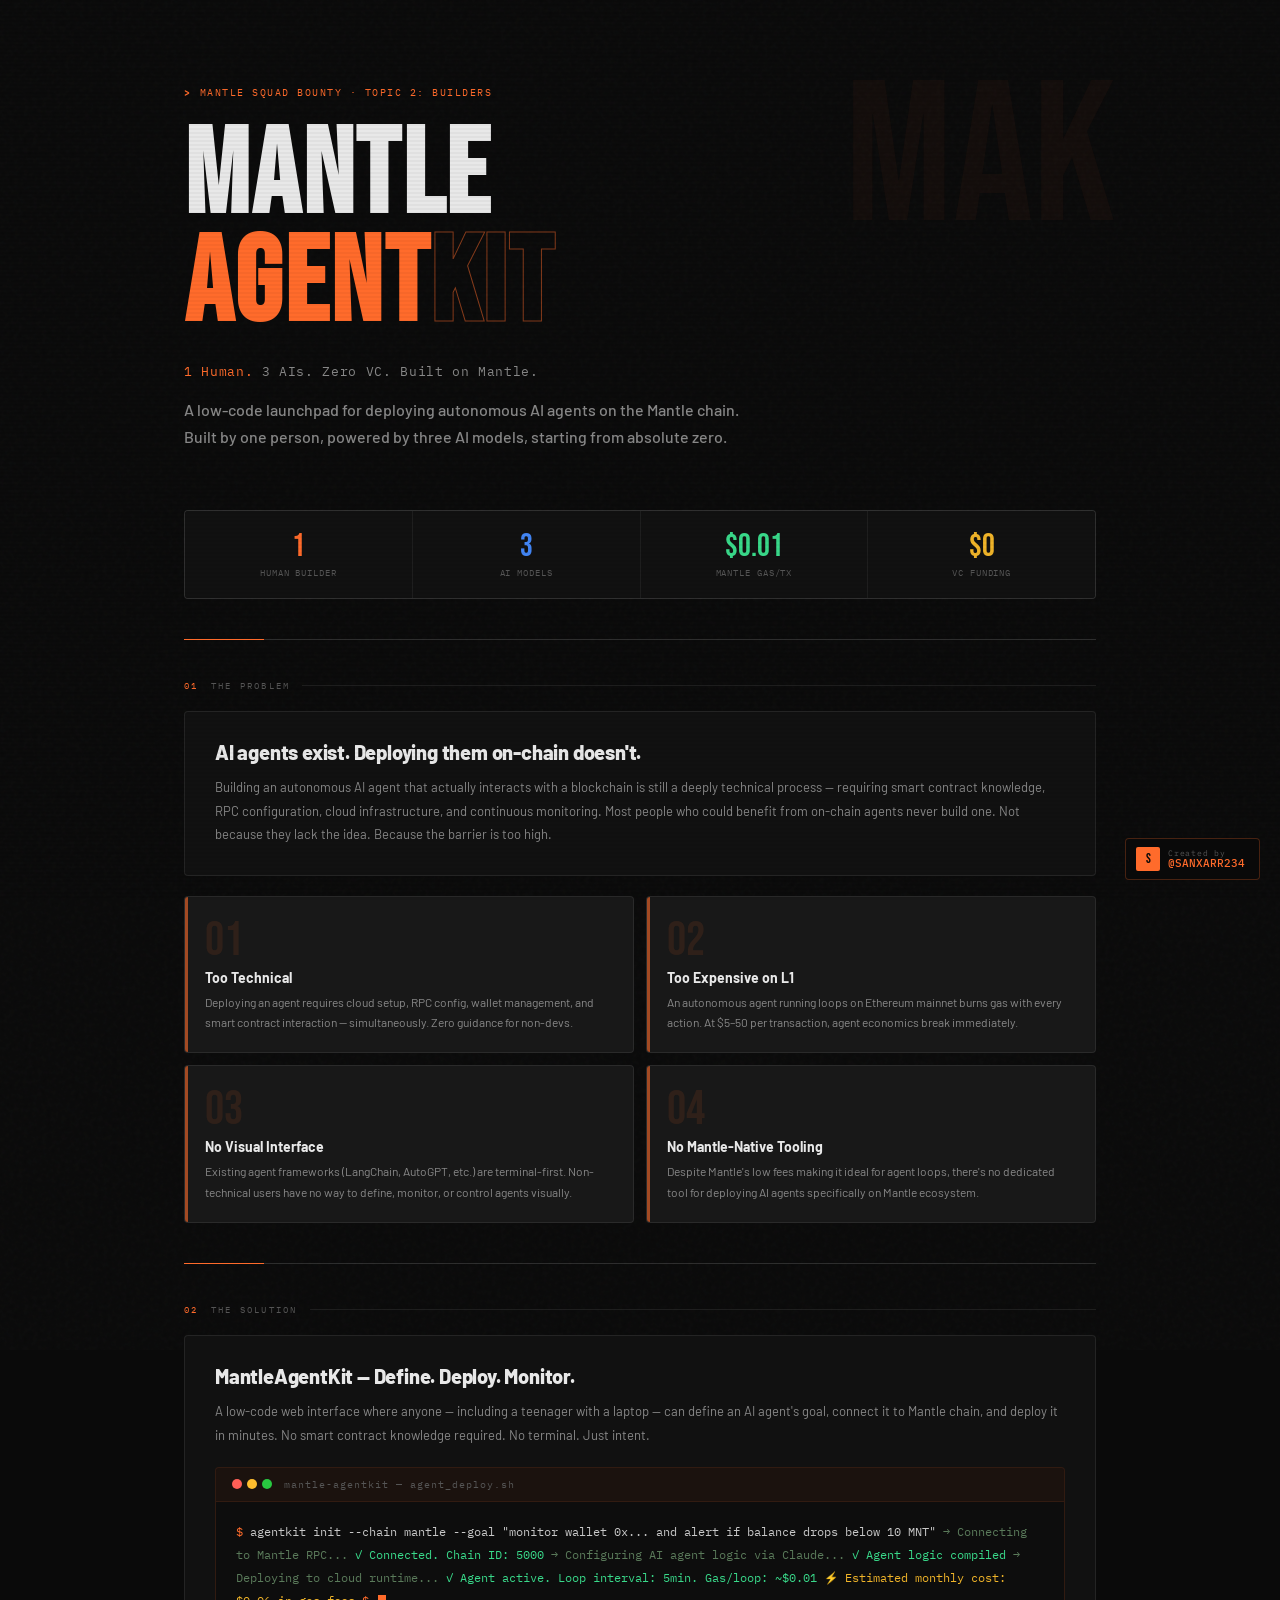
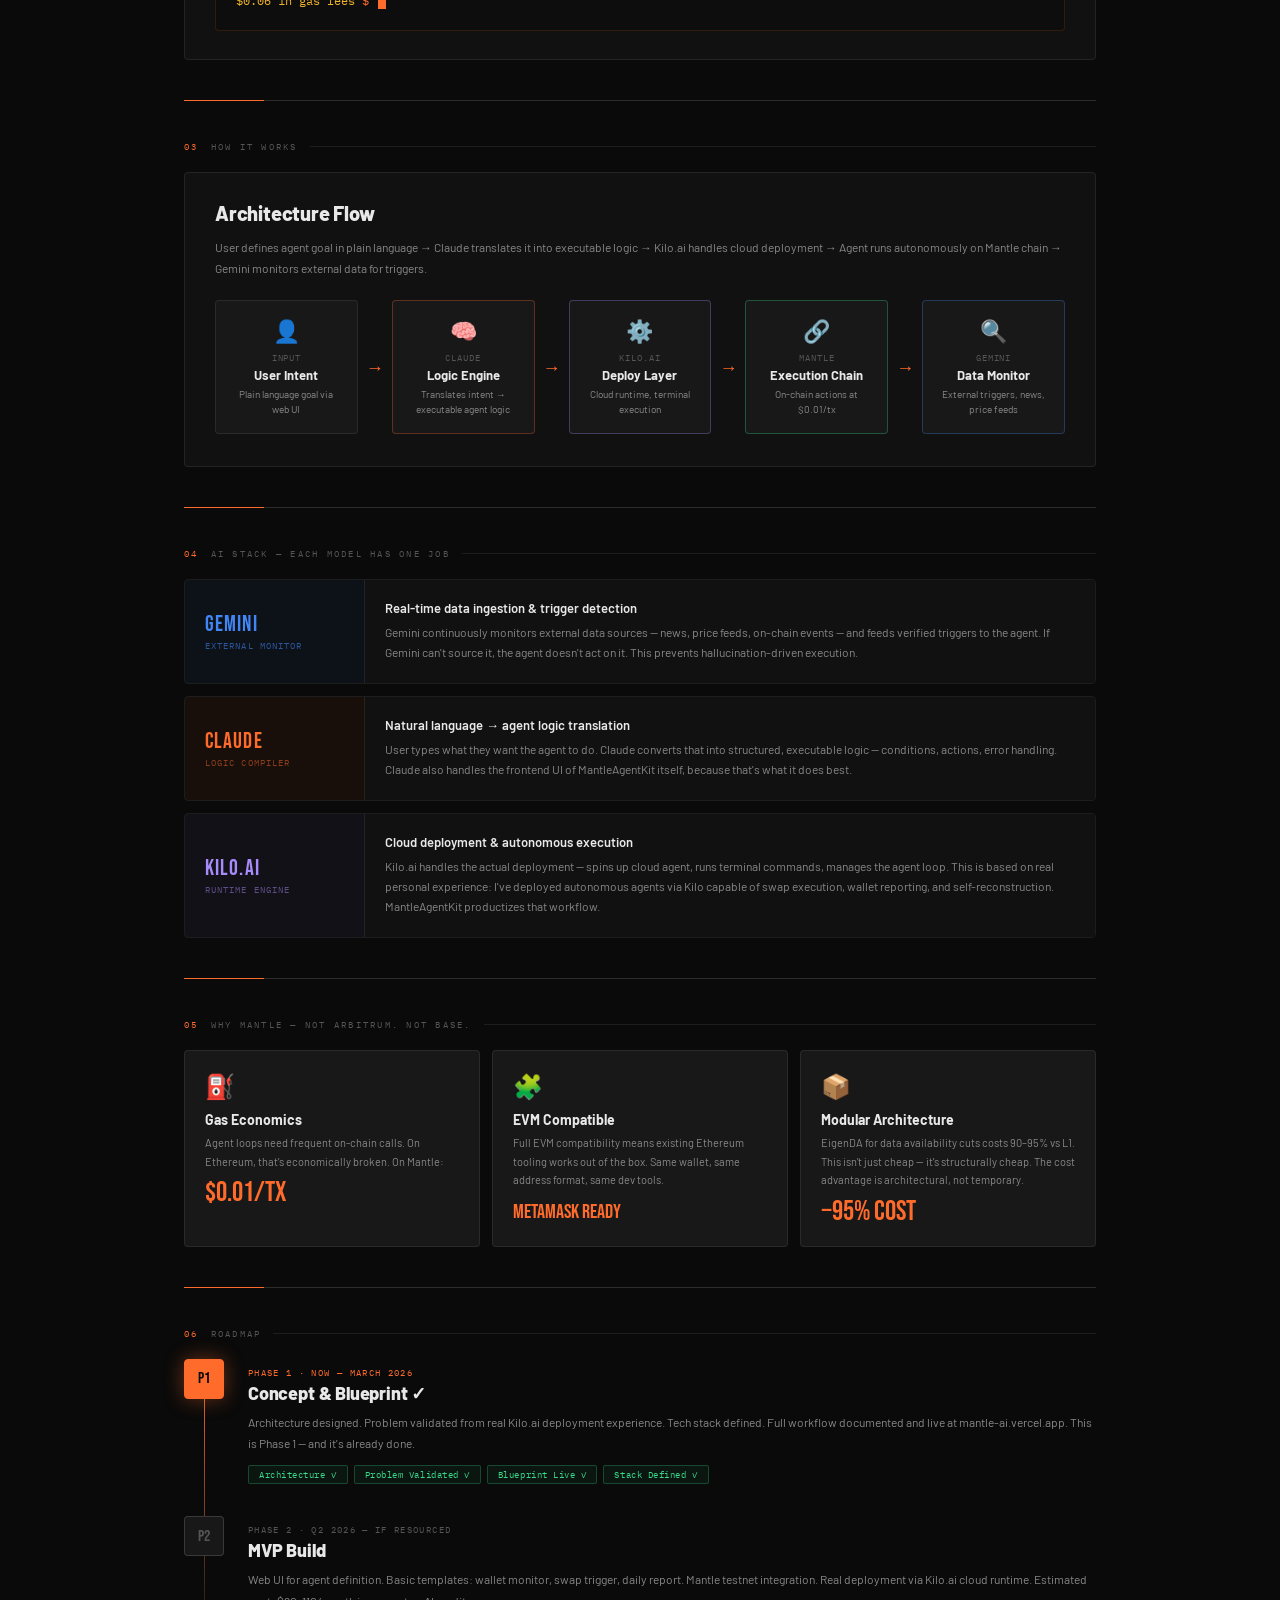
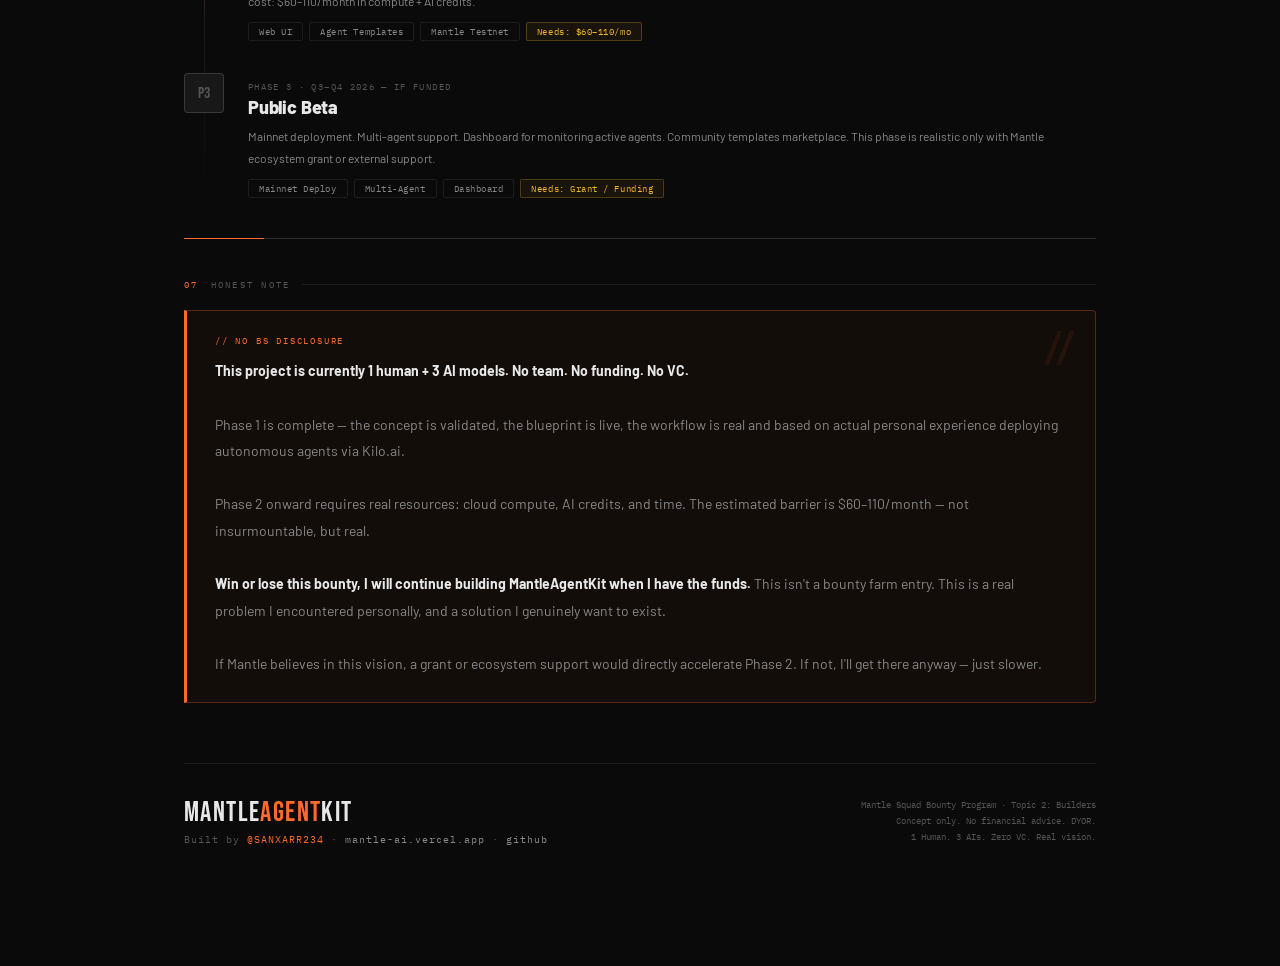
==== dashboard/index.html @ 381ae8f5 "Rename index.html to dashboard/index.html" ====
<!DOCTYPE html>
<html lang="en">
<head>
<meta charset="UTF-8">
<meta name="viewport" content="width=device-width, initial-scale=1.0">
<meta name="author" content="@SANXARR234">
<meta name="created-by" content="SANXARR234 — x.com/SANXARR234">
<title>MantleAgentKit — 1 Human. 3 AIs. Zero VC.</title>
<link href="https://fonts.googleapis.com/css2?family=IBM+Plex+Mono:ital,wght@0,300;0,400;0,500;0,700;1,400&family=Bebas+Neue&family=Barlow:wght@400;500;600;700;800&display=swap" rel="stylesheet">
<style>
  :root {
    --bg: #0a0a0a;
    --bg2: #111111;
    --bg3: #181818;
    --border: rgba(255,255,255,0.08);
    --border2: rgba(255,255,255,0.14);
    --orange: #ff6b2b;
    --orange2: #ff9a5c;
    --green: #39d98a;
    --blue: #4285f4;
    --purple: #a78bfa;
    --yellow: #f0b429;
    --text: #e8e8e8;
    --muted: #555;
    --muted2: #888;
  }

  * { margin: 0; padding: 0; box-sizing: border-box; }

  body {
    background: var(--bg);
    color: var(--text);
    font-family: 'Barlow', sans-serif;
    min-height: 100vh;
    overflow-x: hidden;
    cursor: default;
  }

  /* Scanline overlay */
  body::after {
    content: '';
    position: fixed;
    inset: 0;
    background: repeating-linear-gradient(
      0deg,
      transparent,
      transparent 2px,
      rgba(0,0,0,0.03) 2px,
      rgba(0,0,0,0.03) 4px
    );
    pointer-events: none;
    z-index: 100;
  }

  /* Grain texture */
  body::before {
    content: '';
    position: fixed;
    inset: -50%;
    width: 200%; height: 200%;
    background-image: url("data:image/svg+xml,%3Csvg viewBox='0 0 512 512' xmlns='http://www.w3.org/2000/svg'%3E%3Cfilter id='n'%3E%3CfeTurbulence type='fractalNoise' baseFrequency='0.75' numOctaves='4' stitchTiles='stitch'/%3E%3C/filter%3E%3Crect width='100%25' height='100%25' filter='url(%23n)' opacity='0.04'/%3E%3C/svg%3E");
    pointer-events: none;
    z-index: 0;
    opacity: 0.6;
    animation: grain 8s steps(10) infinite;
  }

  @keyframes grain {
    0%,100% { transform: translate(0,0); }
    10% { transform: translate(-2%,-3%); }
    20% { transform: translate(3%,2%); }
    30% { transform: translate(-1%,4%); }
    40% { transform: translate(4%,-1%); }
    50% { transform: translate(-3%,3%); }
    60% { transform: translate(2%,-4%); }
    70% { transform: translate(-4%,1%); }
    80% { transform: translate(1%,-2%); }
    90% { transform: translate(-2%,4%); }
  }

  .wrap {
    max-width: 960px;
    margin: 0 auto;
    padding: 0 24px 120px;
    position: relative;
    z-index: 1;
  }

  /* ── HERO ── */
  .hero {
    padding: 80px 0 60px;
    position: relative;
  }

  .hero-tag {
    display: inline-flex;
    align-items: center;
    gap: 8px;
    font-family: 'IBM Plex Mono', monospace;
    font-size: 10px;
    letter-spacing: 0.15em;
    color: var(--orange);
    text-transform: uppercase;
    margin-bottom: 24px;
    animation: fadeUp 0.5s ease both;
  }

  .hero-tag::before {
    content: '>';
    font-weight: 700;
    animation: blink 1.2s step-end infinite;
  }

  @keyframes blink {
    0%,100% { opacity: 1; }
    50% { opacity: 0; }
  }

  .hero-title {
    font-family: 'Bebas Neue', sans-serif;
    font-size: clamp(64px, 12vw, 120px);
    line-height: 0.9;
    letter-spacing: 0.02em;
    color: var(--text);
    animation: fadeUp 0.5s 0.05s ease both;
    position: relative;
  }

  .hero-title .orange { color: var(--orange); }
  .hero-title .stroke {
    -webkit-text-stroke: 1px rgba(255,107,43,0.5);
    color: transparent;
  }

  .hero-tagline {
    margin-top: 24px;
    font-family: 'IBM Plex Mono', monospace;
    font-size: 13px;
    color: var(--muted2);
    letter-spacing: 0.05em;
    animation: fadeUp 0.5s 0.1s ease both;
  }

  .hero-tagline span { color: var(--orange); }

  .hero-sub {
    margin-top: 16px;
    font-size: 16px;
    font-weight: 500;
    color: var(--muted2);
    max-width: 560px;
    line-height: 1.7;
    animation: fadeUp 0.5s 0.15s ease both;
  }

  /* Big decorative text */
  .hero-bg-text {
    position: absolute;
    top: 60px;
    right: -20px;
    font-family: 'Bebas Neue', sans-serif;
    font-size: clamp(120px, 20vw, 200px);
    color: rgba(255,107,43,0.04);
    line-height: 1;
    pointer-events: none;
    user-select: none;
    z-index: -1;
  }

  /* ── DIVIDER ── */
  .divider {
    height: 1px;
    background: var(--border2);
    margin: 40px 0;
    position: relative;
  }

  .divider::after {
    content: '';
    position: absolute;
    left: 0; top: 0;
    width: 80px; height: 1px;
    background: var(--orange);
  }

  /* ── SECTION LABEL ── */
  .sec {
    font-family: 'IBM Plex Mono', monospace;
    font-size: 9px;
    letter-spacing: 0.25em;
    color: var(--muted);
    text-transform: uppercase;
    margin-bottom: 20px;
    display: flex;
    align-items: center;
    gap: 12px;
  }

  .sec .sn { color: var(--orange); }
  .sec::after {
    content: '';
    flex: 1;
    height: 1px;
    background: var(--border);
  }

  /* ── CARDS ── */
  .card {
    background: var(--bg2);
    border: 1px solid var(--border);
    border-radius: 4px;
    padding: 28px 30px;
    margin-bottom: 12px;
    position: relative;
    transition: border-color 0.2s;
  }

  .card:hover { border-color: var(--border2); }

  .card-title {
    font-family: 'Barlow', sans-serif;
    font-size: 20px;
    font-weight: 800;
    margin-bottom: 12px;
    letter-spacing: -0.01em;
  }

  /* ── STAT ROW ── */
  .stat-row {
    display: grid;
    grid-template-columns: repeat(4, 1fr);
    gap: 1px;
    background: var(--border);
    border: 1px solid var(--border);
    border-radius: 4px;
    overflow: hidden;
    margin-bottom: 40px;
  }

  @media (max-width: 600px) {
    .stat-row { grid-template-columns: 1fr 1fr; }
  }

  .stat-item {
    background: var(--bg2);
    padding: 20px 18px;
    text-align: center;
  }

  .stat-val {
    font-family: 'Bebas Neue', sans-serif;
    font-size: 32px;
    line-height: 1;
    margin-bottom: 4px;
  }

  .stat-desc {
    font-family: 'IBM Plex Mono', monospace;
    font-size: 9px;
    color: var(--muted);
    letter-spacing: 0.1em;
    text-transform: uppercase;
  }

  /* ── PROBLEM SECTION ── */
  .problem-grid {
    display: grid;
    grid-template-columns: 1fr 1fr;
    gap: 12px;
  }

  @media (max-width: 600px) {
    .problem-grid { grid-template-columns: 1fr; }
  }

  .prob-item {
    background: var(--bg3);
    border: 1px solid var(--border);
    border-radius: 4px;
    padding: 20px;
    position: relative;
    overflow: hidden;
  }

  .prob-item::before {
    content: '';
    position: absolute;
    top: 0; left: 0;
    width: 3px; height: 100%;
    background: var(--orange);
    opacity: 0.6;
  }

  .prob-num {
    font-family: 'Bebas Neue', sans-serif;
    font-size: 48px;
    color: rgba(255,107,43,0.1);
    line-height: 1;
    margin-bottom: 4px;
  }

  .prob-title {
    font-size: 14px;
    font-weight: 700;
    margin-bottom: 6px;
    color: var(--text);
  }

  .prob-desc {
    font-size: 12px;
    color: var(--muted2);
    line-height: 1.7;
  }

  /* ── AI STACK ── */
  .ai-stack {
    display: flex;
    flex-direction: column;
    gap: 12px;
  }

  .ai-row {
    display: grid;
    grid-template-columns: 180px 1fr;
    gap: 0;
    border: 1px solid var(--border);
    border-radius: 4px;
    overflow: hidden;
    transition: border-color 0.2s;
  }

  .ai-row:hover { border-color: var(--border2); }

  @media (max-width: 580px) {
    .ai-row { grid-template-columns: 1fr; }
  }

  .ai-label {
    padding: 20px;
    display: flex;
    flex-direction: column;
    justify-content: center;
    border-right: 1px solid var(--border);
  }

  .ai-name {
    font-family: 'Bebas Neue', sans-serif;
    font-size: 22px;
    letter-spacing: 0.05em;
    margin-bottom: 2px;
  }

  .ai-role {
    font-family: 'IBM Plex Mono', monospace;
    font-size: 9px;
    letter-spacing: 0.12em;
    text-transform: uppercase;
  }

  .ai-body {
    padding: 20px;
    background: var(--bg2);
  }

  .ai-task {
    font-size: 13px;
    font-weight: 600;
    margin-bottom: 6px;
  }

  .ai-desc {
    font-size: 12px;
    color: var(--muted2);
    line-height: 1.7;
  }

  .ai-gemini .ai-label { background: rgba(66,133,244,0.06); }
  .ai-gemini .ai-name { color: #4285f4; }
  .ai-gemini .ai-role { color: rgba(66,133,244,0.6); }

  .ai-claude .ai-label { background: rgba(255,107,43,0.06); }
  .ai-claude .ai-name { color: var(--orange); }
  .ai-claude .ai-role { color: rgba(255,107,43,0.5); }

  .ai-kilo .ai-label { background: rgba(167,139,250,0.06); }
  .ai-kilo .ai-name { color: var(--purple); }
  .ai-kilo .ai-role { color: rgba(167,139,250,0.5); }

  /* ── ARCHITECTURE FLOW ── */
  .arch-flow {
    display: flex;
    align-items: stretch;
    gap: 0;
    overflow-x: auto;
    padding-bottom: 4px;
  }

  .arch-node {
    flex: 1;
    min-width: 120px;
    background: var(--bg3);
    border: 1px solid var(--border);
    border-radius: 4px;
    padding: 16px 14px;
    text-align: center;
    position: relative;
  }

  .arch-arrow {
    display: flex;
    align-items: center;
    padding: 0 8px;
    color: var(--orange);
    font-size: 18px;
    flex-shrink: 0;
  }

  .arch-icon {
    font-size: 22px;
    margin-bottom: 8px;
  }

  .arch-label {
    font-family: 'IBM Plex Mono', monospace;
    font-size: 9px;
    letter-spacing: 0.1em;
    text-transform: uppercase;
    color: var(--muted);
    margin-bottom: 4px;
  }

  .arch-name {
    font-size: 13px;
    font-weight: 700;
    margin-bottom: 4px;
  }

  .arch-desc {
    font-size: 10px;
    color: var(--muted2);
    line-height: 1.5;
  }

  /* ── ROADMAP ── */
  .roadmap {
    display: flex;
    flex-direction: column;
    gap: 0;
    position: relative;
  }

  .roadmap::before {
    content: '';
    position: absolute;
    left: 20px;
    top: 0; bottom: 0;
    width: 1px;
    background: linear-gradient(180deg, var(--orange), var(--border) 60%, transparent);
  }

  .rm-item {
    display: flex;
    gap: 24px;
    padding-bottom: 32px;
    position: relative;
  }

  .rm-item:last-child { padding-bottom: 0; }

  .rm-dot {
    width: 40px;
    height: 40px;
    border-radius: 4px;
    display: flex;
    align-items: center;
    justify-content: center;
    font-family: 'Bebas Neue', sans-serif;
    font-size: 16px;
    flex-shrink: 0;
    position: relative;
    z-index: 1;
    border: 1px solid;
  }

  .rm-dot.active {
    background: var(--orange);
    border-color: var(--orange);
    color: var(--bg);
    box-shadow: 0 0 20px rgba(255,107,43,0.4);
  }

  .rm-dot.pending {
    background: var(--bg3);
    border-color: var(--border2);
    color: var(--muted);
  }

  .rm-content { flex: 1; padding-top: 8px; }

  .rm-phase {
    font-family: 'IBM Plex Mono', monospace;
    font-size: 9px;
    letter-spacing: 0.15em;
    text-transform: uppercase;
    margin-bottom: 4px;
  }

  .rm-phase.active { color: var(--orange); }
  .rm-phase.pending { color: var(--muted); }

  .rm-title {
    font-size: 18px;
    font-weight: 800;
    margin-bottom: 8px;
    letter-spacing: -0.01em;
  }

  .rm-desc {
    font-size: 12px;
    color: var(--muted2);
    line-height: 1.8;
    margin-bottom: 10px;
  }

  .rm-tags {
    display: flex;
    flex-wrap: wrap;
    gap: 6px;
  }

  .rm-tag {
    font-family: 'IBM Plex Mono', monospace;
    font-size: 9px;
    padding: 3px 10px;
    border-radius: 2px;
    letter-spacing: 0.06em;
    border: 1px solid;
  }

  .tag-done { color: var(--green); border-color: rgba(57,217,138,0.25); background: rgba(57,217,138,0.06); }
  .tag-wip { color: var(--orange); border-color: rgba(255,107,43,0.25); background: rgba(255,107,43,0.06); }
  .tag-planned { color: var(--muted2); border-color: var(--border); background: transparent; }
  .tag-blocked { color: var(--yellow); border-color: rgba(240,180,41,0.25); background: rgba(240,180,41,0.06); }

  /* ── HONEST NOTE ── */
  .honest-box {
    border: 1px solid rgba(255,107,43,0.3);
    border-left: 3px solid var(--orange);
    border-radius: 0 4px 4px 0;
    padding: 24px 28px;
    background: rgba(255,107,43,0.04);
    position: relative;
    overflow: hidden;
  }

  .honest-box::before {
    content: '//';
    position: absolute;
    top: 16px; right: 20px;
    font-family: 'Bebas Neue', sans-serif;
    font-size: 48px;
    color: rgba(255,107,43,0.08);
    line-height: 1;
  }

  .honest-label {
    font-family: 'IBM Plex Mono', monospace;
    font-size: 9px;
    letter-spacing: 0.2em;
    color: var(--orange);
    text-transform: uppercase;
    margin-bottom: 12px;
  }

  .honest-text {
    font-size: 14px;
    line-height: 1.9;
    color: var(--muted2);
  }

  .honest-text strong { color: var(--text); }

  /* ── MANTLE WHY ── */
  .why-grid {
    display: grid;
    grid-template-columns: 1fr 1fr 1fr;
    gap: 12px;
  }

  @media (max-width: 640px) {
    .why-grid { grid-template-columns: 1fr; }
  }

  .why-item {
    background: var(--bg3);
    border: 1px solid var(--border);
    border-radius: 4px;
    padding: 20px;
    position: relative;
    overflow: hidden;
    transition: border-color 0.2s;
  }

  .why-item:hover { border-color: rgba(255,107,43,0.3); }

  .why-icon { font-size: 24px; margin-bottom: 10px; }

  .why-title {
    font-size: 14px;
    font-weight: 700;
    margin-bottom: 6px;
  }

  .why-desc {
    font-size: 11px;
    color: var(--muted2);
    line-height: 1.7;
  }

  .why-val {
    font-family: 'Bebas Neue', sans-serif;
    font-size: 28px;
    color: var(--orange);
    margin-top: 8px;
    line-height: 1;
  }

  /* ── TERMINAL BLOCK ── */
  .terminal {
    background: #0d0d0d;
    border: 1px solid rgba(255,107,43,0.15);
    border-radius: 4px;
    overflow: hidden;
    margin-top: 16px;
  }

  .term-header {
    background: rgba(255,107,43,0.06);
    border-bottom: 1px solid rgba(255,107,43,0.1);
    padding: 10px 16px;
    display: flex;
    align-items: center;
    gap: 8px;
  }

  .term-dots {
    display: flex;
    gap: 5px;
  }

  .term-dot {
    width: 10px; height: 10px;
    border-radius: 50%;
  }

  .td-r { background: #ff5f57; }
  .td-y { background: #ffbd2e; }
  .td-g { background: #28c840; }

  .term-title {
    font-family: 'IBM Plex Mono', monospace;
    font-size: 10px;
    color: var(--muted);
    letter-spacing: 0.1em;
    margin-left: 4px;
  }

  .term-body {
    padding: 18px 20px;
    font-family: 'IBM Plex Mono', monospace;
    font-size: 11.5px;
    line-height: 2;
    color: #6a8a6a;
  }

  .term-body .t-prompt { color: var(--orange); }
  .term-body .t-cmd { color: #c8c8c8; }
  .term-body .t-out { color: #5a7a5a; }
  .term-body .t-success { color: var(--green); }
  .term-body .t-warn { color: var(--yellow); }
  .term-body .t-cursor {
    display: inline-block;
    width: 8px; height: 14px;
    background: var(--orange);
    vertical-align: middle;
    animation: blink 1s step-end infinite;
    margin-left: 2px;
  }

  /* ── FOOTER ── */
  footer {
    margin-top: 60px;
    padding-top: 32px;
    border-top: 1px solid var(--border);
    display: flex;
    justify-content: space-between;
    align-items: flex-end;
    flex-wrap: wrap;
    gap: 20px;
  }

  .footer-left {}

  .footer-logo {
    font-family: 'Bebas Neue', sans-serif;
    font-size: 28px;
    letter-spacing: 0.05em;
    color: var(--text);
    margin-bottom: 4px;
  }

  .footer-logo span { color: var(--orange); }

  .footer-by {
    font-family: 'IBM Plex Mono', monospace;
    font-size: 10px;
    color: var(--muted);
    letter-spacing: 0.1em;
  }

  .footer-by a {
    color: var(--orange);
    text-decoration: none;
  }

  .footer-disc {
    font-family: 'IBM Plex Mono', monospace;
    font-size: 9px;
    color: var(--muted);
    line-height: 1.8;
    max-width: 420px;
    text-align: right;
  }

  /* ── FIXED WM ── */
  .wm {
    position: fixed;
    bottom: 20px;
    right: 20px;
    z-index: 999;
    display: flex;
    align-items: center;
    gap: 8px;
    background: rgba(10,10,10,0.92);
    backdrop-filter: blur(12px);
    border: 1px solid rgba(255,107,43,0.25);
    border-radius: 4px;
    padding: 8px 14px 8px 10px;
    text-decoration: none;
    transition: all 0.2s;
  }

  .wm:hover {
    border-color: rgba(255,107,43,0.6);
    background: rgba(255,107,43,0.08);
    transform: translateY(-2px);
  }

  .wm-av {
    width: 24px; height: 24px;
    border-radius: 2px;
    background: var(--orange);
    display: flex;
    align-items: center;
    justify-content: center;
    font-family: 'Bebas Neue', sans-serif;
    font-size: 13px;
    color: var(--bg);
    flex-shrink: 0;
  }

  .wm-txt { display: flex; flex-direction: column; gap: 1px; }
  .wm-by2 { font-family: 'IBM Plex Mono', monospace; font-size: 8px; color: var(--muted); letter-spacing: 0.1em; line-height: 1; }
  .wm-handle { font-family: 'IBM Plex Mono', monospace; font-size: 11px; font-weight: 500; color: var(--orange); line-height: 1; }

  /* ── ANIMATIONS ── */
  @keyframes fadeUp {
    from { opacity: 0; transform: translateY(16px); }
    to { opacity: 1; transform: translateY(0); }
  }

  .reveal { animation: fadeUp 0.5s ease both; }

  ::-webkit-scrollbar { width: 3px; height: 3px; }
  ::-webkit-scrollbar-track { background: var(--bg); }
  ::-webkit-scrollbar-thumb { background: rgba(255,107,43,0.3); border-radius: 2px; }
</style>
</head>
<body>

<!-- FIXED WM -->
<a class="wm" href="https://x.com/SANXARR234" target="_blank" rel="noopener">
  <div class="wm-av">S</div>
  <div class="wm-txt">
    <span class="wm-by2">Created by</span>
    <span class="wm-handle">@SANXARR234</span>
  </div>
</a>

<div class="wrap">

  <!-- HERO -->
  <div class="hero">
    <div class="hero-bg-text">MAK</div>
    <div class="hero-tag">Mantle Squad Bounty · Topic 2: Builders</div>
    <h1 class="hero-title">
      MANTLE<br>
      <span class="orange">AGENT</span><span class="stroke">KIT</span>
    </h1>
    <p class="hero-tagline"><span>1 Human.</span> 3 AIs. Zero VC. Built on Mantle.</p>
    <p class="hero-sub">A low-code launchpad for deploying autonomous AI agents on the Mantle chain. Built by one person, powered by three AI models, starting from absolute zero.</p>
  </div>

  <!-- STATS -->
  <div class="stat-row reveal">
    <div class="stat-item">
      <div class="stat-val" style="color:var(--orange)">1</div>
      <div class="stat-desc">Human Builder</div>
    </div>
    <div class="stat-item">
      <div class="stat-val" style="color:#4285f4">3</div>
      <div class="stat-desc">AI Models</div>
    </div>
    <div class="stat-item">
      <div class="stat-val" style="color:var(--green)">$0.01</div>
      <div class="stat-desc">Mantle Gas/Tx</div>
    </div>
    <div class="stat-item">
      <div class="stat-val" style="color:var(--yellow)">$0</div>
      <div class="stat-desc">VC Funding</div>
    </div>
  </div>

  <div class="divider"></div>

  <!-- PROBLEM -->
  <div class="sec reveal"><span class="sn">01</span> The Problem</div>

  <div class="card reveal" style="margin-bottom:20px">
    <div class="card-title">AI agents exist. Deploying them on-chain doesn't.</div>
    <p style="font-size:13px;color:var(--muted2);line-height:1.8">Building an autonomous AI agent that actually interacts with a blockchain is still a deeply technical process — requiring smart contract knowledge, RPC configuration, cloud infrastructure, and continuous monitoring. Most people who could benefit from on-chain agents never build one. Not because they lack the idea. Because the barrier is too high.</p>
  </div>

  <div class="problem-grid reveal">
    <div class="prob-item">
      <div class="prob-num">01</div>
      <div class="prob-title">Too Technical</div>
      <div class="prob-desc">Deploying an agent requires cloud setup, RPC config, wallet management, and smart contract interaction — simultaneously. Zero guidance for non-devs.</div>
    </div>
    <div class="prob-item">
      <div class="prob-num">02</div>
      <div class="prob-title">Too Expensive on L1</div>
      <div class="prob-desc">An autonomous agent running loops on Ethereum mainnet burns gas with every action. At $5–50 per transaction, agent economics break immediately.</div>
    </div>
    <div class="prob-item">
      <div class="prob-num">03</div>
      <div class="prob-title">No Visual Interface</div>
      <div class="prob-desc">Existing agent frameworks (LangChain, AutoGPT, etc.) are terminal-first. Non-technical users have no way to define, monitor, or control agents visually.</div>
    </div>
    <div class="prob-item">
      <div class="prob-num">04</div>
      <div class="prob-title">No Mantle-Native Tooling</div>
      <div class="prob-desc">Despite Mantle's low fees making it ideal for agent loops, there's no dedicated tool for deploying AI agents specifically on Mantle ecosystem.</div>
    </div>
  </div>

  <div class="divider"></div>

  <!-- SOLUTION -->
  <div class="sec reveal"><span class="sn">02</span> The Solution</div>

  <div class="card reveal">
    <div class="card-title">MantleAgentKit — Define. Deploy. Monitor.</div>
    <p style="font-size:13px;color:var(--muted2);line-height:1.8;margin-bottom:20px">A low-code web interface where anyone — including a teenager with a laptop — can define an AI agent's goal, connect it to Mantle chain, and deploy it in minutes. No smart contract knowledge required. No terminal. Just intent.</p>

    <div class="terminal">
      <div class="term-header">
        <div class="term-dots">
          <div class="term-dot td-r"></div>
          <div class="term-dot td-y"></div>
          <div class="term-dot td-g"></div>
        </div>
        <span class="term-title">mantle-agentkit — agent_deploy.sh</span>
      </div>
      <div class="term-body">
<span class="t-prompt">$</span> <span class="t-cmd">agentkit init --chain mantle --goal "monitor wallet 0x... and alert if balance drops below 10 MNT"</span>
<span class="t-out">→ Connecting to Mantle RPC...</span>
<span class="t-success">✓ Connected. Chain ID: 5000</span>
<span class="t-out">→ Configuring AI agent logic via Claude...</span>
<span class="t-success">✓ Agent logic compiled</span>
<span class="t-out">→ Deploying to cloud runtime...</span>
<span class="t-success">✓ Agent active. Loop interval: 5min. Gas/loop: ~$0.01</span>
<span class="t-warn">⚡ Estimated monthly cost: $0.06 in gas fees</span>
<span class="t-prompt">$</span> <span class="t-cursor"></span>
      </div>
    </div>
  </div>

  <div class="divider"></div>

  <!-- ARCHITECTURE -->
  <div class="sec reveal"><span class="sn">03</span> How It Works</div>

  <div class="card reveal">
    <div class="card-title">Architecture Flow</div>
    <p style="font-size:12px;color:var(--muted2);line-height:1.8;margin-bottom:20px">User defines agent goal in plain language → Claude translates it into executable logic → Kilo.ai handles cloud deployment → Agent runs autonomously on Mantle chain → Gemini monitors external data for triggers.</p>

    <div class="arch-flow">
      <div class="arch-node">
        <div class="arch-icon">👤</div>
        <div class="arch-label">Input</div>
        <div class="arch-name">User Intent</div>
        <div class="arch-desc">Plain language goal via web UI</div>
      </div>
      <div class="arch-arrow">→</div>
      <div class="arch-node" style="border-color:rgba(255,107,43,0.3)">
        <div class="arch-icon">🧠</div>
        <div class="arch-label">Claude</div>
        <div class="arch-name">Logic Engine</div>
        <div class="arch-desc">Translates intent → executable agent logic</div>
      </div>
      <div class="arch-arrow">→</div>
      <div class="arch-node" style="border-color:rgba(167,139,250,0.3)">
        <div class="arch-icon">⚙️</div>
        <div class="arch-label">Kilo.ai</div>
        <div class="arch-name">Deploy Layer</div>
        <div class="arch-desc">Cloud runtime, terminal execution</div>
      </div>
      <div class="arch-arrow">→</div>
      <div class="arch-node" style="border-color:rgba(57,217,138,0.3)">
        <div class="arch-icon">🔗</div>
        <div class="arch-label">Mantle</div>
        <div class="arch-name">Execution Chain</div>
        <div class="arch-desc">On-chain actions at $0.01/tx</div>
      </div>
      <div class="arch-arrow">→</div>
      <div class="arch-node" style="border-color:rgba(66,133,244,0.3)">
        <div class="arch-icon">🔍</div>
        <div class="arch-label">Gemini</div>
        <div class="arch-name">Data Monitor</div>
        <div class="arch-desc">External triggers, news, price feeds</div>
      </div>
    </div>
  </div>

  <div class="divider"></div>

  <!-- AI ROLES -->
  <div class="sec reveal"><span class="sn">04</span> AI Stack — Each Model Has One Job</div>

  <div class="ai-stack reveal">
    <div class="ai-row ai-gemini">
      <div class="ai-label">
        <div class="ai-name">Gemini</div>
        <div class="ai-role">External Monitor</div>
      </div>
      <div class="ai-body">
        <div class="ai-task">Real-time data ingestion & trigger detection</div>
        <div class="ai-desc">Gemini continuously monitors external data sources — news, price feeds, on-chain events — and feeds verified triggers to the agent. If Gemini can't source it, the agent doesn't act on it. This prevents hallucination-driven execution.</div>
      </div>
    </div>
    <div class="ai-row ai-claude">
      <div class="ai-label">
        <div class="ai-name">Claude</div>
        <div class="ai-role">Logic Compiler</div>
      </div>
      <div class="ai-body">
        <div class="ai-task">Natural language → agent logic translation</div>
        <div class="ai-desc">User types what they want the agent to do. Claude converts that into structured, executable logic — conditions, actions, error handling. Claude also handles the frontend UI of MantleAgentKit itself, because that's what it does best.</div>
      </div>
    </div>
    <div class="ai-row ai-kilo">
      <div class="ai-label">
        <div class="ai-name">Kilo.ai</div>
        <div class="ai-role">Runtime Engine</div>
      </div>
      <div class="ai-body">
        <div class="ai-task">Cloud deployment & autonomous execution</div>
        <div class="ai-desc">Kilo.ai handles the actual deployment — spins up cloud agent, runs terminal commands, manages the agent loop. This is based on real personal experience: I've deployed autonomous agents via Kilo capable of swap execution, wallet reporting, and self-reconstruction. MantleAgentKit productizes that workflow.</div>
      </div>
    </div>
  </div>

  <div class="divider"></div>

  <!-- WHY MANTLE -->
  <div class="sec reveal"><span class="sn">05</span> Why Mantle — Not Arbitrum. Not Base.</div>

  <div class="why-grid reveal">
    <div class="why-item">
      <div class="why-icon">⛽</div>
      <div class="why-title">Gas Economics</div>
      <div class="why-desc">Agent loops need frequent on-chain calls. On Ethereum, that's economically broken. On Mantle:</div>
      <div class="why-val">$0.01/tx</div>
    </div>
    <div class="why-item">
      <div class="why-icon">🧩</div>
      <div class="why-title">EVM Compatible</div>
      <div class="why-desc">Full EVM compatibility means existing Ethereum tooling works out of the box. Same wallet, same address format, same dev tools.</div>
      <div class="why-val" style="font-size:20px;margin-top:12px">MetaMask Ready</div>
    </div>
    <div class="why-item">
      <div class="why-icon">📦</div>
      <div class="why-title">Modular Architecture</div>
      <div class="why-desc">EigenDA for data availability cuts costs 90–95% vs L1. This isn't just cheap — it's structurally cheap. The cost advantage is architectural, not temporary.</div>
      <div class="why-val">−95% Cost</div>
    </div>
  </div>

  <div class="divider"></div>

  <!-- ROADMAP -->
  <div class="sec reveal"><span class="sn">06</span> Roadmap</div>

  <div class="roadmap reveal">

    <div class="rm-item">
      <div class="rm-dot active">P1</div>
      <div class="rm-content">
        <div class="rm-phase active">Phase 1 · Now — March 2026</div>
        <div class="rm-title">Concept & Blueprint ✓</div>
        <div class="rm-desc">Architecture designed. Problem validated from real Kilo.ai deployment experience. Tech stack defined. Full workflow documented and live at mantle-ai.vercel.app. This is Phase 1 — and it's already done.</div>
        <div class="rm-tags">
          <span class="rm-tag tag-done">Architecture ✓</span>
          <span class="rm-tag tag-done">Problem Validated ✓</span>
          <span class="rm-tag tag-done">Blueprint Live ✓</span>
          <span class="rm-tag tag-done">Stack Defined ✓</span>
        </div>
      </div>
    </div>

    <div class="rm-item">
      <div class="rm-dot pending">P2</div>
      <div class="rm-content">
        <div class="rm-phase pending">Phase 2 · Q2 2026 — If Resourced</div>
        <div class="rm-title">MVP Build</div>
        <div class="rm-desc">Web UI for agent definition. Basic templates: wallet monitor, swap trigger, daily report. Mantle testnet integration. Real deployment via Kilo.ai cloud runtime. Estimated cost: $60–110/month in compute + AI credits.</div>
        <div class="rm-tags">
          <span class="rm-tag tag-planned">Web UI</span>
          <span class="rm-tag tag-planned">Agent Templates</span>
          <span class="rm-tag tag-planned">Mantle Testnet</span>
          <span class="rm-tag tag-blocked">Needs: $60–110/mo</span>
        </div>
      </div>
    </div>

    <div class="rm-item">
      <div class="rm-dot pending">P3</div>
      <div class="rm-content">
        <div class="rm-phase pending">Phase 3 · Q3–Q4 2026 — If Funded</div>
        <div class="rm-title">Public Beta</div>
        <div class="rm-desc">Mainnet deployment. Multi-agent support. Dashboard for monitoring active agents. Community templates marketplace. This phase is realistic only with Mantle ecosystem grant or external support.</div>
        <div class="rm-tags">
          <span class="rm-tag tag-planned">Mainnet Deploy</span>
          <span class="rm-tag tag-planned">Multi-Agent</span>
          <span class="rm-tag tag-planned">Dashboard</span>
          <span class="rm-tag tag-blocked">Needs: Grant / Funding</span>
        </div>
      </div>
    </div>

  </div>

  <div class="divider"></div>

  <!-- HONEST NOTE -->
  <div class="sec reveal"><span class="sn">07</span> Honest Note</div>

  <div class="honest-box reveal">
    <div class="honest-label">// No BS Disclosure</div>
    <div class="honest-text">
      <strong>This project is currently 1 human + 3 AI models. No team. No funding. No VC.</strong><br><br>
      Phase 1 is complete — the concept is validated, the blueprint is live, the workflow is real and based on actual personal experience deploying autonomous agents via Kilo.ai.<br><br>
      Phase 2 onward requires real resources: cloud compute, AI credits, and time. The estimated barrier is $60–110/month — not insurmountable, but real.<br><br>
      <strong>Win or lose this bounty, I will continue building MantleAgentKit when I have the funds.</strong> This isn't a bounty farm entry. This is a real problem I encountered personally, and a solution I genuinely want to exist.<br><br>
      If Mantle believes in this vision, a grant or ecosystem support would directly accelerate Phase 2. If not, I'll get there anyway — just slower.
    </div>
  </div>

  <!-- FOOTER -->
  <footer>
    <div class="footer-left">
      <div class="footer-logo">MANTLE<span>AGENT</span>KIT</div>
      <div class="footer-by">
        Built by <a href="https://x.com/SANXARR234" target="_blank">@SANXARR234</a> ·
        <a href="https://mantle-ai.vercel.app" target="_blank" style="color:var(--muted2);text-decoration:none">mantle-ai.vercel.app</a> ·
        <a href="https://github.com/sanxarrr234/Mantle-AI" target="_blank" style="color:var(--muted2);text-decoration:none">github</a>
      </div>
    </div>
    <div class="footer-disc">
      Mantle Squad Bounty Program · Topic 2: Builders<br>
      Concept only. No financial advice. DYOR.<br>
      1 Human. 3 AIs. Zero VC. Real vision.
    </div>
  </footer>

</div>

<script>
  // Reveal on scroll
  const observer = new IntersectionObserver((entries) => {
    entries.forEach(e => {
      if (e.isIntersecting) {
        e.target.style.animation = 'fadeUp 0.5s ease both';
        observer.unobserve(e.target);
      }
    });
  }, { threshold: 0.1 });

  document.querySelectorAll('.reveal').forEach(el => {
    el.style.opacity = '0';
    observer.observe(el);
  });
</script>

</body>
</html>
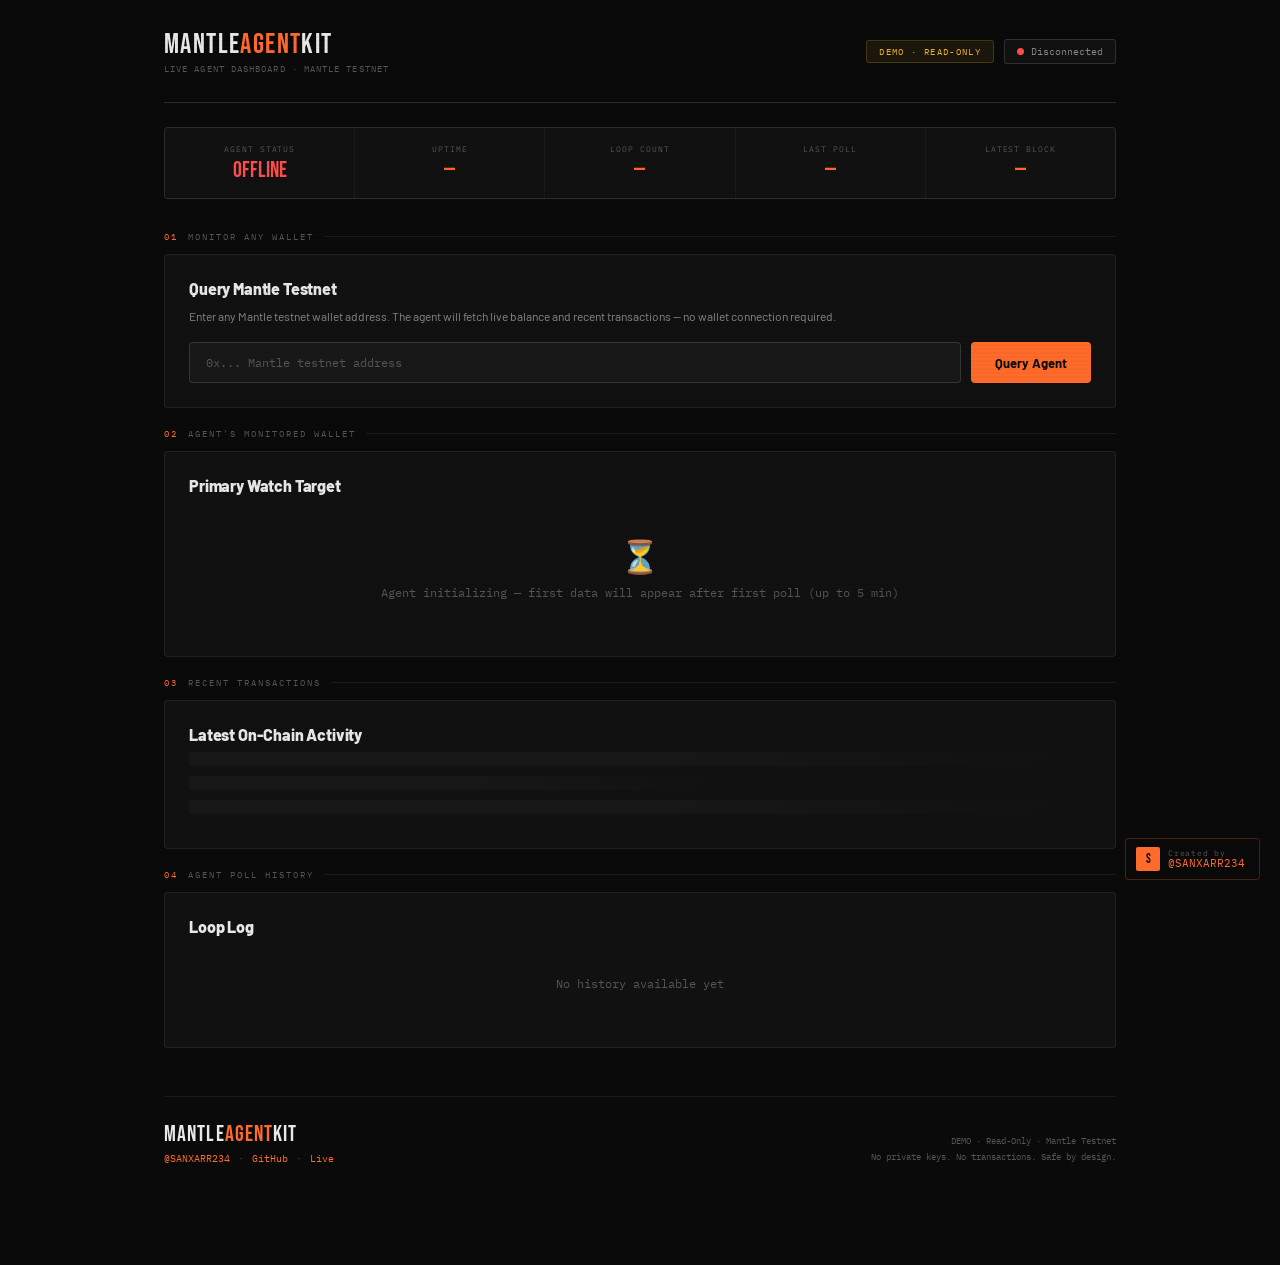
==== commit fff558e7: "Update index.html" ====
--- a/dashboard/index.html
+++ b/dashboard/index.html
@@ -4,787 +4,9 @@
 <meta charset="UTF-8">
 <meta name="viewport" content="width=device-width, initial-scale=1.0">
 <meta name="author" content="@SANXARR234">
-<meta name="created-by" content="SANXARR234 — x.com/SANXARR234">
-<title>MantleAgentKit — 1 Human. 3 AIs. Zero VC.</title>
-<link href="https://fonts.googleapis.com/css2?family=IBM+Plex+Mono:ital,wght@0,300;0,400;0,500;0,700;1,400&family=Bebas+Neue&family=Barlow:wght@400;500;600;700;800&display=swap" rel="stylesheet">
-<style>
-  :root {
-    --bg: #0a0a0a;
-    --bg2: #111111;
-    --bg3: #181818;
-    --border: rgba(255,255,255,0.08);
-    --border2: rgba(255,255,255,0.14);
-    --orange: #ff6b2b;
-    --orange2: #ff9a5c;
-    --green: #39d98a;
-    --blue: #4285f4;
-    --purple: #a78bfa;
-    --yellow: #f0b429;
-    --text: #e8e8e8;
-    --muted: #555;
-    --muted2: #888;
-  }
-
-  * { margin: 0; padding: 0; box-sizing: border-box; }
-
-  body {
-    background: var(--bg);
-    color: var(--text);
-    font-family: 'Barlow', sans-serif;
-    min-height: 100vh;
-    overflow-x: hidden;
-    cursor: default;
-  }
-
-  /* Scanline overlay */
-  body::after {
-    content: '';
-    position: fixed;
-    inset: 0;
-    background: repeating-linear-gradient(
-      0deg,
-      transparent,
-      transparent 2px,
-      rgba(0,0,0,0.03) 2px,
-      rgba(0,0,0,0.03) 4px
-    );
-    pointer-events: none;
-    z-index: 100;
-  }
-
-  /* Grain texture */
-  body::before {
-    content: '';
-    position: fixed;
-    inset: -50%;
-    width: 200%; height: 200%;
-    background-image: url("data:image/svg+xml,%3Csvg viewBox='0 0 512 512' xmlns='http://www.w3.org/2000/svg'%3E%3Cfilter id='n'%3E%3CfeTurbulence type='fractalNoise' baseFrequency='0.75' numOctaves='4' stitchTiles='stitch'/%3E%3C/filter%3E%3Crect width='100%25' height='100%25' filter='url(%23n)' opacity='0.04'/%3E%3C/svg%3E");
-    pointer-events: none;
-    z-index: 0;
-    opacity: 0.6;
-    animation: grain 8s steps(10) infinite;
-  }
-
-  @keyframes grain {
-    0%,100% { transform: translate(0,0); }
-    10% { transform: translate(-2%,-3%); }
-    20% { transform: translate(3%,2%); }
-    30% { transform: translate(-1%,4%); }
-    40% { transform: translate(4%,-1%); }
-    50% { transform: translate(-3%,3%); }
-    60% { transform: translate(2%,-4%); }
-    70% { transform: translate(-4%,1%); }
-    80% { transform: translate(1%,-2%); }
-    90% { transform: translate(-2%,4%); }
-  }
-
-  .wrap {
-    max-width: 960px;
-    margin: 0 auto;
-    padding: 0 24px 120px;
-    position: relative;
-    z-index: 1;
-  }
-
-  /* ── HERO ── */
-  .hero {
-    padding: 80px 0 60px;
-    position: relative;
-  }
-
-  .hero-tag {
-    display: inline-flex;
-    align-items: center;
-    gap: 8px;
-    font-family: 'IBM Plex Mono', monospace;
-    font-size: 10px;
-    letter-spacing: 0.15em;
-    color: var(--orange);
-    text-transform: uppercase;
-    margin-bottom: 24px;
-    animation: fadeUp 0.5s ease both;
-  }
-
-  .hero-tag::before {
-    content: '>';
-    font-weight: 700;
-    animation: blink 1.2s step-end infinite;
-  }
-
-  @keyframes blink {
-    0%,100% { opacity: 1; }
-    50% { opacity: 0; }
-  }
-
-  .hero-title {
-    font-family: 'Bebas Neue', sans-serif;
-    font-size: clamp(64px, 12vw, 120px);
-    line-height: 0.9;
-    letter-spacing: 0.02em;
-    color: var(--text);
-    animation: fadeUp 0.5s 0.05s ease both;
-    position: relative;
-  }
-
-  .hero-title .orange { color: var(--orange); }
-  .hero-title .stroke {
-    -webkit-text-stroke: 1px rgba(255,107,43,0.5);
-    color: transparent;
-  }
-
-  .hero-tagline {
-    margin-top: 24px;
-    font-family: 'IBM Plex Mono', monospace;
-    font-size: 13px;
-    color: var(--muted2);
-    letter-spacing: 0.05em;
-    animation: fadeUp 0.5s 0.1s ease both;
-  }
-
-  .hero-tagline span { color: var(--orange); }
-
-  .hero-sub {
-    margin-top: 16px;
-    font-size: 16px;
-    font-weight: 500;
-    color: var(--muted2);
-    max-width: 560px;
-    line-height: 1.7;
-    animation: fadeUp 0.5s 0.15s ease both;
-  }
-
-  /* Big decorative text */
-  .hero-bg-text {
-    position: absolute;
-    top: 60px;
-    right: -20px;
-    font-family: 'Bebas Neue', sans-serif;
-    font-size: clamp(120px, 20vw, 200px);
-    color: rgba(255,107,43,0.04);
-    line-height: 1;
-    pointer-events: none;
-    user-select: none;
-    z-index: -1;
-  }
-
-  /* ── DIVIDER ── */
-  .divider {
-    height: 1px;
-    background: var(--border2);
-    margin: 40px 0;
-    position: relative;
-  }
-
-  .divider::after {
-    content: '';
-    position: absolute;
-    left: 0; top: 0;
-    width: 80px; height: 1px;
-    background: var(--orange);
-  }
-
-  /* ── SECTION LABEL ── */
-  .sec {
-    font-family: 'IBM Plex Mono', monospace;
-    font-size: 9px;
-    letter-spacing: 0.25em;
-    color: var(--muted);
-    text-transform: uppercase;
-    margin-bottom: 20px;
-    display: flex;
-    align-items: center;
-    gap: 12px;
-  }
-
-  .sec .sn { color: var(--orange); }
-  .sec::after {
-    content: '';
-    flex: 1;
-    height: 1px;
-    background: var(--border);
-  }
-
-  /* ── CARDS ── */
-  .card {
-    background: var(--bg2);
-    border: 1px solid var(--border);
-    border-radius: 4px;
-    padding: 28px 30px;
-    margin-bottom: 12px;
-    position: relative;
-    transition: border-color 0.2s;
-  }
-
-  .card:hover { border-color: var(--border2); }
-
-  .card-title {
-    font-family: 'Barlow', sans-serif;
-    font-size: 20px;
-    font-weight: 800;
-    margin-bottom: 12px;
-    letter-spacing: -0.01em;
-  }
-
-  /* ── STAT ROW ── */
-  .stat-row {
-    display: grid;
-    grid-template-columns: repeat(4, 1fr);
-    gap: 1px;
-    background: var(--border);
-    border: 1px solid var(--border);
-    border-radius: 4px;
-    overflow: hidden;
-    margin-bottom: 40px;
-  }
-
-  @media (max-width: 600px) {
-    .stat-row { grid-template-columns: 1fr 1fr; }
-  }
-
-  .stat-item {
-    background: var(--bg2);
-    padding: 20px 18px;
-    text-align: center;
-  }
-
-  .stat-val {
-    font-family: 'Bebas Neue', sans-serif;
-    font-size: 32px;
-    line-height: 1;
-    margin-bottom: 4px;
-  }
-
-  .stat-desc {
-    font-family: 'IBM Plex Mono', monospace;
-    font-size: 9px;
-    color: var(--muted);
-    letter-spacing: 0.1em;
-    text-transform: uppercase;
-  }
-
-  /* ── PROBLEM SECTION ── */
-  .problem-grid {
-    display: grid;
-    grid-template-columns: 1fr 1fr;
-    gap: 12px;
-  }
-
-  @media (max-width: 600px) {
-    .problem-grid { grid-template-columns: 1fr; }
-  }
-
-  .prob-item {
-    background: var(--bg3);
-    border: 1px solid var(--border);
-    border-radius: 4px;
-    padding: 20px;
-    position: relative;
-    overflow: hidden;
-  }
-
-  .prob-item::before {
-    content: '';
-    position: absolute;
-    top: 0; left: 0;
-    width: 3px; height: 100%;
-    background: var(--orange);
-    opacity: 0.6;
-  }
-
-  .prob-num {
-    font-family: 'Bebas Neue', sans-serif;
-    font-size: 48px;
-    color: rgba(255,107,43,0.1);
-    line-height: 1;
-    margin-bottom: 4px;
-  }
-
-  .prob-title {
-    font-size: 14px;
-    font-weight: 700;
-    margin-bottom: 6px;
-    color: var(--text);
-  }
-
-  .prob-desc {
-    font-size: 12px;
-    color: var(--muted2);
-    line-height: 1.7;
-  }
-
-  /* ── AI STACK ── */
-  .ai-stack {
-    display: flex;
-    flex-direction: column;
-    gap: 12px;
-  }
-
-  .ai-row {
-    display: grid;
-    grid-template-columns: 180px 1fr;
-    gap: 0;
-    border: 1px solid var(--border);
-    border-radius: 4px;
-    overflow: hidden;
-    transition: border-color 0.2s;
-  }
-
-  .ai-row:hover { border-color: var(--border2); }
-
-  @media (max-width: 580px) {
-    .ai-row { grid-template-columns: 1fr; }
-  }
-
-  .ai-label {
-    padding: 20px;
-    display: flex;
-    flex-direction: column;
-    justify-content: center;
-    border-right: 1px solid var(--border);
-  }
-
-  .ai-name {
-    font-family: 'Bebas Neue', sans-serif;
-    font-size: 22px;
-    letter-spacing: 0.05em;
-    margin-bottom: 2px;
-  }
-
-  .ai-role {
-    font-family: 'IBM Plex Mono', monospace;
-    font-size: 9px;
-    letter-spacing: 0.12em;
-    text-transform: uppercase;
-  }
-
-  .ai-body {
-    padding: 20px;
-    background: var(--bg2);
-  }
-
-  .ai-task {
-    font-size: 13px;
-    font-weight: 600;
-    margin-bottom: 6px;
-  }
-
-  .ai-desc {
-    font-size: 12px;
-    color: var(--muted2);
-    line-height: 1.7;
-  }
-
-  .ai-gemini .ai-label { background: rgba(66,133,244,0.06); }
-  .ai-gemini .ai-name { color: #4285f4; }
-  .ai-gemini .ai-role { color: rgba(66,133,244,0.6); }
-
-  .ai-claude .ai-label { background: rgba(255,107,43,0.06); }
-  .ai-claude .ai-name { color: var(--orange); }
-  .ai-claude .ai-role { color: rgba(255,107,43,0.5); }
-
-  .ai-kilo .ai-label { background: rgba(167,139,250,0.06); }
-  .ai-kilo .ai-name { color: var(--purple); }
-  .ai-kilo .ai-role { color: rgba(167,139,250,0.5); }
-
-  /* ── ARCHITECTURE FLOW ── */
-  .arch-flow {
-    display: flex;
-    align-items: stretch;
-    gap: 0;
-    overflow-x: auto;
-    padding-bottom: 4px;
-  }
-
-  .arch-node {
-    flex: 1;
-    min-width: 120px;
-    background: var(--bg3);
-    border: 1px solid var(--border);
-    border-radius: 4px;
-    padding: 16px 14px;
-    text-align: center;
-    position: relative;
-  }
-
-  .arch-arrow {
-    display: flex;
-    align-items: center;
-    padding: 0 8px;
-    color: var(--orange);
-    font-size: 18px;
-    flex-shrink: 0;
-  }
-
-  .arch-icon {
-    font-size: 22px;
-    margin-bottom: 8px;
-  }
-
-  .arch-label {
-    font-family: 'IBM Plex Mono', monospace;
-    font-size: 9px;
-    letter-spacing: 0.1em;
-    text-transform: uppercase;
-    color: var(--muted);
-    margin-bottom: 4px;
-  }
-
-  .arch-name {
-    font-size: 13px;
-    font-weight: 700;
-    margin-bottom: 4px;
-  }
-
-  .arch-desc {
-    font-size: 10px;
-    color: var(--muted2);
-    line-height: 1.5;
-  }
-
-  /* ── ROADMAP ── */
-  .roadmap {
-    display: flex;
-    flex-direction: column;
-    gap: 0;
-    position: relative;
-  }
-
-  .roadmap::before {
-    content: '';
-    position: absolute;
-    left: 20px;
-    top: 0; bottom: 0;
-    width: 1px;
-    background: linear-gradient(180deg, var(--orange), var(--border) 60%, transparent);
-  }
-
-  .rm-item {
-    display: flex;
-    gap: 24px;
-    padding-bottom: 32px;
-    position: relative;
-  }
-
-  .rm-item:last-child { padding-bottom: 0; }
-
-  .rm-dot {
-    width: 40px;
-    height: 40px;
-    border-radius: 4px;
-    display: flex;
-    align-items: center;
-    justify-content: center;
-    font-family: 'Bebas Neue', sans-serif;
-    font-size: 16px;
-    flex-shrink: 0;
-    position: relative;
-    z-index: 1;
-    border: 1px solid;
-  }
-
-  .rm-dot.active {
-    background: var(--orange);
-    border-color: var(--orange);
-    color: var(--bg);
-    box-shadow: 0 0 20px rgba(255,107,43,0.4);
-  }
-
-  .rm-dot.pending {
-    background: var(--bg3);
-    border-color: var(--border2);
-    color: var(--muted);
-  }
-
-  .rm-content { flex: 1; padding-top: 8px; }
-
-  .rm-phase {
-    font-family: 'IBM Plex Mono', monospace;
-    font-size: 9px;
-    letter-spacing: 0.15em;
-    text-transform: uppercase;
-    margin-bottom: 4px;
-  }
-
-  .rm-phase.active { color: var(--orange); }
-  .rm-phase.pending { color: var(--muted); }
-
-  .rm-title {
-    font-size: 18px;
-    font-weight: 800;
-    margin-bottom: 8px;
-    letter-spacing: -0.01em;
-  }
-
-  .rm-desc {
-    font-size: 12px;
-    color: var(--muted2);
-    line-height: 1.8;
-    margin-bottom: 10px;
-  }
-
-  .rm-tags {
-    display: flex;
-    flex-wrap: wrap;
-    gap: 6px;
-  }
-
-  .rm-tag {
-    font-family: 'IBM Plex Mono', monospace;
-    font-size: 9px;
-    padding: 3px 10px;
-    border-radius: 2px;
-    letter-spacing: 0.06em;
-    border: 1px solid;
-  }
-
-  .tag-done { color: var(--green); border-color: rgba(57,217,138,0.25); background: rgba(57,217,138,0.06); }
-  .tag-wip { color: var(--orange); border-color: rgba(255,107,43,0.25); background: rgba(255,107,43,0.06); }
-  .tag-planned { color: var(--muted2); border-color: var(--border); background: transparent; }
-  .tag-blocked { color: var(--yellow); border-color: rgba(240,180,41,0.25); background: rgba(240,180,41,0.06); }
-
-  /* ── HONEST NOTE ── */
-  .honest-box {
-    border: 1px solid rgba(255,107,43,0.3);
-    border-left: 3px solid var(--orange);
-    border-radius: 0 4px 4px 0;
-    padding: 24px 28px;
-    background: rgba(255,107,43,0.04);
-    position: relative;
-    overflow: hidden;
-  }
-
-  .honest-box::before {
-    content: '//';
-    position: absolute;
-    top: 16px; right: 20px;
-    font-family: 'Bebas Neue', sans-serif;
-    font-size: 48px;
-    color: rgba(255,107,43,0.08);
-    line-height: 1;
-  }
-
-  .honest-label {
-    font-family: 'IBM Plex Mono', monospace;
-    font-size: 9px;
-    letter-spacing: 0.2em;
-    color: var(--orange);
-    text-transform: uppercase;
-    margin-bottom: 12px;
-  }
-
-  .honest-text {
-    font-size: 14px;
-    line-height: 1.9;
-    color: var(--muted2);
-  }
-
-  .honest-text strong { color: var(--text); }
-
-  /* ── MANTLE WHY ── */
-  .why-grid {
-    display: grid;
-    grid-template-columns: 1fr 1fr 1fr;
-    gap: 12px;
-  }
-
-  @media (max-width: 640px) {
-    .why-grid { grid-template-columns: 1fr; }
-  }
-
-  .why-item {
-    background: var(--bg3);
-    border: 1px solid var(--border);
-    border-radius: 4px;
-    padding: 20px;
-    position: relative;
-    overflow: hidden;
-    transition: border-color 0.2s;
-  }
-
-  .why-item:hover { border-color: rgba(255,107,43,0.3); }
-
-  .why-icon { font-size: 24px; margin-bottom: 10px; }
-
-  .why-title {
-    font-size: 14px;
-    font-weight: 700;
-    margin-bottom: 6px;
-  }
-
-  .why-desc {
-    font-size: 11px;
-    color: var(--muted2);
-    line-height: 1.7;
-  }
-
-  .why-val {
-    font-family: 'Bebas Neue', sans-serif;
-    font-size: 28px;
-    color: var(--orange);
-    margin-top: 8px;
-    line-height: 1;
-  }
-
-  /* ── TERMINAL BLOCK ── */
-  .terminal {
-    background: #0d0d0d;
-    border: 1px solid rgba(255,107,43,0.15);
-    border-radius: 4px;
-    overflow: hidden;
-    margin-top: 16px;
-  }
-
-  .term-header {
-    background: rgba(255,107,43,0.06);
-    border-bottom: 1px solid rgba(255,107,43,0.1);
-    padding: 10px 16px;
-    display: flex;
-    align-items: center;
-    gap: 8px;
-  }
-
-  .term-dots {
-    display: flex;
-    gap: 5px;
-  }
-
-  .term-dot {
-    width: 10px; height: 10px;
-    border-radius: 50%;
-  }
-
-  .td-r { background: #ff5f57; }
-  .td-y { background: #ffbd2e; }
-  .td-g { background: #28c840; }
-
-  .term-title {
-    font-family: 'IBM Plex Mono', monospace;
-    font-size: 10px;
-    color: var(--muted);
-    letter-spacing: 0.1em;
-    margin-left: 4px;
-  }
-
-  .term-body {
-    padding: 18px 20px;
-    font-family: 'IBM Plex Mono', monospace;
-    font-size: 11.5px;
-    line-height: 2;
-    color: #6a8a6a;
-  }
-
-  .term-body .t-prompt { color: var(--orange); }
-  .term-body .t-cmd { color: #c8c8c8; }
-  .term-body .t-out { color: #5a7a5a; }
-  .term-body .t-success { color: var(--green); }
-  .term-body .t-warn { color: var(--yellow); }
-  .term-body .t-cursor {
-    display: inline-block;
-    width: 8px; height: 14px;
-    background: var(--orange);
-    vertical-align: middle;
-    animation: blink 1s step-end infinite;
-    margin-left: 2px;
-  }
-
-  /* ── FOOTER ── */
-  footer {
-    margin-top: 60px;
-    padding-top: 32px;
-    border-top: 1px solid var(--border);
-    display: flex;
-    justify-content: space-between;
-    align-items: flex-end;
-    flex-wrap: wrap;
-    gap: 20px;
-  }
-
-  .footer-left {}
-
-  .footer-logo {
-    font-family: 'Bebas Neue', sans-serif;
-    font-size: 28px;
-    letter-spacing: 0.05em;
-    color: var(--text);
-    margin-bottom: 4px;
-  }
-
-  .footer-logo span { color: var(--orange); }
-
-  .footer-by {
-    font-family: 'IBM Plex Mono', monospace;
-    font-size: 10px;
-    color: var(--muted);
-    letter-spacing: 0.1em;
-  }
-
-  .footer-by a {
-    color: var(--orange);
-    text-decoration: none;
-  }
-
-  .footer-disc {
-    font-family: 'IBM Plex Mono', monospace;
-    font-size: 9px;
-    color: var(--muted);
-    line-height: 1.8;
-    max-width: 420px;
-    text-align: right;
-  }
-
-  /* ── FIXED WM ── */
-  .wm {
-    position: fixed;
-    bottom: 20px;
-    right: 20px;
-    z-index: 999;
-    display: flex;
-    align-items: center;
-    gap: 8px;
-    background: rgba(10,10,10,0.92);
-    backdrop-filter: blur(12px);
-    border: 1px solid rgba(255,107,43,0.25);
-    border-radius: 4px;
-    padding: 8px 14px 8px 10px;
-    text-decoration: none;
-    transition: all 0.2s;
-  }
-
-  .wm:hover {
-    border-color: rgba(255,107,43,0.6);
-    background: rgba(255,107,43,0.08);
-    transform: translateY(-2px);
-  }
-
-  .wm-av {
-    width: 24px; height: 24px;
-    border-radius: 2px;
-    background: var(--orange);
-    display: flex;
-    align-items: center;
-    justify-content: center;
-    font-family: 'Bebas Neue', sans-serif;
-    font-size: 13px;
-    color: var(--bg);
-    flex-shrink: 0;
-  }
-
-  .wm-txt { display: flex; flex-direction: column; gap: 1px; }
-  .wm-by2 { font-family: 'IBM Plex Mono', monospace; font-size: 8px; color: var(--muted); letter-spacing: 0.1em; line-height: 1; }
-  .wm-handle { font-family: 'IBM Plex Mono', monospace; font-size: 11px; font-weight: 500; color: var(--orange); line-height: 1; }
-
-  /* ── ANIMATIONS ── */
-  @keyframes fadeUp {
-    from { opacity: 0; transform: translateY(16px); }
-    to { opacity: 1; transform: translateY(0); }
-  }
-
-  .reveal { animation: fadeUp 0.5s ease both; }
-
-  ::-webkit-scrollbar { width: 3px; height: 3px; }
-  ::-webkit-scrollbar-track { background: var(--bg); }
-  ::-webkit-scrollbar-thumb { background: rgba(255,107,43,0.3); border-radius: 2px; }
-</style>
+<title>MantleAgentKit — Live Dashboard</title>
+<link href="https://fonts.googleapis.com/css2?family=IBM+Plex+Mono:wght@300;400;500;700&family=Bebas+Neue&family=Barlow:wght@400;500;600;700;800&display=swap" rel="stylesheet">
+<link rel="stylesheet" href="style.css">
 </head>
 <body>
 
@@ -792,288 +14,109 @@
 <a class="wm" href="https://x.com/SANXARR234" target="_blank" rel="noopener">
   <div class="wm-av">S</div>
   <div class="wm-txt">
-    <span class="wm-by2">Created by</span>
+    <span class="wm-by">Created by</span>
     <span class="wm-handle">@SANXARR234</span>
   </div>
 </a>
 
 <div class="wrap">
 
-  <!-- HERO -->
-  <div class="hero">
-    <div class="hero-bg-text">MAK</div>
-    <div class="hero-tag">Mantle Squad Bounty · Topic 2: Builders</div>
-    <h1 class="hero-title">
-      MANTLE<br>
-      <span class="orange">AGENT</span><span class="stroke">KIT</span>
-    </h1>
-    <p class="hero-tagline"><span>1 Human.</span> 3 AIs. Zero VC. Built on Mantle.</p>
-    <p class="hero-sub">A low-code launchpad for deploying autonomous AI agents on the Mantle chain. Built by one person, powered by three AI models, starting from absolute zero.</p>
-  </div>
+  <!-- HEADER -->
+  <header>
+    <div class="header-left">
+      <div class="logo">MANTLE<span>AGENT</span>KIT</div>
+      <div class="logo-sub">Live Agent Dashboard · Mantle Testnet</div>
+    </div>
+    <div class="header-right">
+      <div class="demo-badge">DEMO · READ-ONLY</div>
+      <div class="network-badge">
+        <span class="net-dot" id="netDot"></span>
+        <span id="netLabel">Connecting...</span>
+      </div>
+    </div>
+  </header>
 
-  <!-- STATS -->
-  <div class="stat-row reveal">
-    <div class="stat-item">
-      <div class="stat-val" style="color:var(--orange)">1</div>
-      <div class="stat-desc">Human Builder</div>
+  <!-- AGENT STATUS ROW -->
+  <div class="status-row">
+    <div class="stat-box">
+      <div class="stat-label">Agent Status</div>
+      <div class="stat-val" id="agentStatus">—</div>
     </div>
-    <div class="stat-item">
-      <div class="stat-val" style="color:#4285f4">3</div>
-      <div class="stat-desc">AI Models</div>
+    <div class="stat-box">
+      <div class="stat-label">Uptime</div>
+      <div class="stat-val" id="agentUptime">—</div>
     </div>
-    <div class="stat-item">
-      <div class="stat-val" style="color:var(--green)">$0.01</div>
-      <div class="stat-desc">Mantle Gas/Tx</div>
+    <div class="stat-box">
+      <div class="stat-label">Loop Count</div>
+      <div class="stat-val" id="loopCount">—</div>
     </div>
-    <div class="stat-item">
-      <div class="stat-val" style="color:var(--yellow)">$0</div>
-      <div class="stat-desc">VC Funding</div>
+    <div class="stat-box">
+      <div class="stat-label">Last Poll</div>
+      <div class="stat-val" id="lastPoll">—</div>
+    </div>
+    <div class="stat-box">
+      <div class="stat-label">Latest Block</div>
+      <div class="stat-val" id="latestBlock">—</div>
     </div>
   </div>
 
-  <div class="divider"></div>
-
-  <!-- PROBLEM -->
-  <div class="sec reveal"><span class="sn">01</span> The Problem</div>
-
-  <div class="card reveal" style="margin-bottom:20px">
-    <div class="card-title">AI agents exist. Deploying them on-chain doesn't.</div>
-    <p style="font-size:13px;color:var(--muted2);line-height:1.8">Building an autonomous AI agent that actually interacts with a blockchain is still a deeply technical process — requiring smart contract knowledge, RPC configuration, cloud infrastructure, and continuous monitoring. Most people who could benefit from on-chain agents never build one. Not because they lack the idea. Because the barrier is too high.</p>
-  </div>
-
-  <div class="problem-grid reveal">
-    <div class="prob-item">
-      <div class="prob-num">01</div>
-      <div class="prob-title">Too Technical</div>
-      <div class="prob-desc">Deploying an agent requires cloud setup, RPC config, wallet management, and smart contract interaction — simultaneously. Zero guidance for non-devs.</div>
-    </div>
-    <div class="prob-item">
-      <div class="prob-num">02</div>
-      <div class="prob-title">Too Expensive on L1</div>
-      <div class="prob-desc">An autonomous agent running loops on Ethereum mainnet burns gas with every action. At $5–50 per transaction, agent economics break immediately.</div>
-    </div>
-    <div class="prob-item">
-      <div class="prob-num">03</div>
-      <div class="prob-title">No Visual Interface</div>
-      <div class="prob-desc">Existing agent frameworks (LangChain, AutoGPT, etc.) are terminal-first. Non-technical users have no way to define, monitor, or control agents visually.</div>
-    </div>
-    <div class="prob-item">
-      <div class="prob-num">04</div>
-      <div class="prob-title">No Mantle-Native Tooling</div>
-      <div class="prob-desc">Despite Mantle's low fees making it ideal for agent loops, there's no dedicated tool for deploying AI agents specifically on Mantle ecosystem.</div>
+  <!-- WALLET LOOKUP -->
+  <div class="section">
+    <div class="sec-label"><span class="sn">01</span> Monitor Any Wallet</div>
+    <div class="card">
+      <div class="card-title">Query Mantle Testnet</div>
+      <p class="card-desc">Enter any Mantle testnet wallet address. The agent will fetch live balance and recent transactions — no wallet connection required.</p>
+      <div class="input-row">
+        <input
+          type="text"
+          id="walletInput"
+          class="wallet-input"
+          placeholder="0x... Mantle testnet address"
+          spellcheck="false"
+        />
+        <button class="query-btn" id="queryBtn" onclick="queryWallet()">
+          <span id="queryBtnText">Query Agent</span>
+        </button>
+      </div>
+      <div id="walletResult" class="wallet-result hidden"></div>
     </div>
   </div>
 
-  <div class="divider"></div>
-
-  <!-- SOLUTION -->
-  <div class="sec reveal"><span class="sn">02</span> The Solution</div>
-
-  <div class="card reveal">
-    <div class="card-title">MantleAgentKit — Define. Deploy. Monitor.</div>
-    <p style="font-size:13px;color:var(--muted2);line-height:1.8;margin-bottom:20px">A low-code web interface where anyone — including a teenager with a laptop — can define an AI agent's goal, connect it to Mantle chain, and deploy it in minutes. No smart contract knowledge required. No terminal. Just intent.</p>
-
-    <div class="terminal">
-      <div class="term-header">
-        <div class="term-dots">
-          <div class="term-dot td-r"></div>
-          <div class="term-dot td-y"></div>
-          <div class="term-dot td-g"></div>
-        </div>
-        <span class="term-title">mantle-agentkit — agent_deploy.sh</span>
-      </div>
-      <div class="term-body">
-<span class="t-prompt">$</span> <span class="t-cmd">agentkit init --chain mantle --goal "monitor wallet 0x... and alert if balance drops below 10 MNT"</span>
-<span class="t-out">→ Connecting to Mantle RPC...</span>
-<span class="t-success">✓ Connected. Chain ID: 5000</span>
-<span class="t-out">→ Configuring AI agent logic via Claude...</span>
-<span class="t-success">✓ Agent logic compiled</span>
-<span class="t-out">→ Deploying to cloud runtime...</span>
-<span class="t-success">✓ Agent active. Loop interval: 5min. Gas/loop: ~$0.01</span>
-<span class="t-warn">⚡ Estimated monthly cost: $0.06 in gas fees</span>
-<span class="t-prompt">$</span> <span class="t-cursor"></span>
+  <!-- AGENT MONITORED WALLET -->
+  <div class="section">
+    <div class="sec-label"><span class="sn">02</span> Agent's Monitored Wallet</div>
+    <div class="card" id="monitorCard">
+      <div class="card-title">Primary Watch Target</div>
+      <div id="monitorData">
+        <div class="loading-line"></div>
+        <div class="loading-line short"></div>
+        <div class="loading-line"></div>
       </div>
     </div>
   </div>
 
-  <div class="divider"></div>
-
-  <!-- ARCHITECTURE -->
-  <div class="sec reveal"><span class="sn">03</span> How It Works</div>
-
-  <div class="card reveal">
-    <div class="card-title">Architecture Flow</div>
-    <p style="font-size:12px;color:var(--muted2);line-height:1.8;margin-bottom:20px">User defines agent goal in plain language → Claude translates it into executable logic → Kilo.ai handles cloud deployment → Agent runs autonomously on Mantle chain → Gemini monitors external data for triggers.</p>
-
-    <div class="arch-flow">
-      <div class="arch-node">
-        <div class="arch-icon">👤</div>
-        <div class="arch-label">Input</div>
-        <div class="arch-name">User Intent</div>
-        <div class="arch-desc">Plain language goal via web UI</div>
-      </div>
-      <div class="arch-arrow">→</div>
-      <div class="arch-node" style="border-color:rgba(255,107,43,0.3)">
-        <div class="arch-icon">🧠</div>
-        <div class="arch-label">Claude</div>
-        <div class="arch-name">Logic Engine</div>
-        <div class="arch-desc">Translates intent → executable agent logic</div>
-      </div>
-      <div class="arch-arrow">→</div>
-      <div class="arch-node" style="border-color:rgba(167,139,250,0.3)">
-        <div class="arch-icon">⚙️</div>
-        <div class="arch-label">Kilo.ai</div>
-        <div class="arch-name">Deploy Layer</div>
-        <div class="arch-desc">Cloud runtime, terminal execution</div>
-      </div>
-      <div class="arch-arrow">→</div>
-      <div class="arch-node" style="border-color:rgba(57,217,138,0.3)">
-        <div class="arch-icon">🔗</div>
-        <div class="arch-label">Mantle</div>
-        <div class="arch-name">Execution Chain</div>
-        <div class="arch-desc">On-chain actions at $0.01/tx</div>
-      </div>
-      <div class="arch-arrow">→</div>
-      <div class="arch-node" style="border-color:rgba(66,133,244,0.3)">
-        <div class="arch-icon">🔍</div>
-        <div class="arch-label">Gemini</div>
-        <div class="arch-name">Data Monitor</div>
-        <div class="arch-desc">External triggers, news, price feeds</div>
+  <!-- RECENT TX -->
+  <div class="section">
+    <div class="sec-label"><span class="sn">03</span> Recent Transactions</div>
+    <div class="card">
+      <div class="card-title">Latest On-Chain Activity</div>
+      <div id="txList">
+        <div class="loading-line"></div>
+        <div class="loading-line short"></div>
+        <div class="loading-line"></div>
       </div>
     </div>
   </div>
 
-  <div class="divider"></div>
-
-  <!-- AI ROLES -->
-  <div class="sec reveal"><span class="sn">04</span> AI Stack — Each Model Has One Job</div>
-
-  <div class="ai-stack reveal">
-    <div class="ai-row ai-gemini">
-      <div class="ai-label">
-        <div class="ai-name">Gemini</div>
-        <div class="ai-role">External Monitor</div>
+  <!-- POLL HISTORY -->
+  <div class="section">
+    <div class="sec-label"><span class="sn">04</span> Agent Poll History</div>
+    <div class="card">
+      <div class="card-title">Loop Log</div>
+      <div id="historyList">
+        <div class="loading-line"></div>
+        <div class="loading-line short"></div>
       </div>
-      <div class="ai-body">
-        <div class="ai-task">Real-time data ingestion & trigger detection</div>
-        <div class="ai-desc">Gemini continuously monitors external data sources — news, price feeds, on-chain events — and feeds verified triggers to the agent. If Gemini can't source it, the agent doesn't act on it. This prevents hallucination-driven execution.</div>
-      </div>
-    </div>
-    <div class="ai-row ai-claude">
-      <div class="ai-label">
-        <div class="ai-name">Claude</div>
-        <div class="ai-role">Logic Compiler</div>
-      </div>
-      <div class="ai-body">
-        <div class="ai-task">Natural language → agent logic translation</div>
-        <div class="ai-desc">User types what they want the agent to do. Claude converts that into structured, executable logic — conditions, actions, error handling. Claude also handles the frontend UI of MantleAgentKit itself, because that's what it does best.</div>
-      </div>
-    </div>
-    <div class="ai-row ai-kilo">
-      <div class="ai-label">
-        <div class="ai-name">Kilo.ai</div>
-        <div class="ai-role">Runtime Engine</div>
-      </div>
-      <div class="ai-body">
-        <div class="ai-task">Cloud deployment & autonomous execution</div>
-        <div class="ai-desc">Kilo.ai handles the actual deployment — spins up cloud agent, runs terminal commands, manages the agent loop. This is based on real personal experience: I've deployed autonomous agents via Kilo capable of swap execution, wallet reporting, and self-reconstruction. MantleAgentKit productizes that workflow.</div>
-      </div>
-    </div>
-  </div>
-
-  <div class="divider"></div>
-
-  <!-- WHY MANTLE -->
-  <div class="sec reveal"><span class="sn">05</span> Why Mantle — Not Arbitrum. Not Base.</div>
-
-  <div class="why-grid reveal">
-    <div class="why-item">
-      <div class="why-icon">⛽</div>
-      <div class="why-title">Gas Economics</div>
-      <div class="why-desc">Agent loops need frequent on-chain calls. On Ethereum, that's economically broken. On Mantle:</div>
-      <div class="why-val">$0.01/tx</div>
-    </div>
-    <div class="why-item">
-      <div class="why-icon">🧩</div>
-      <div class="why-title">EVM Compatible</div>
-      <div class="why-desc">Full EVM compatibility means existing Ethereum tooling works out of the box. Same wallet, same address format, same dev tools.</div>
-      <div class="why-val" style="font-size:20px;margin-top:12px">MetaMask Ready</div>
-    </div>
-    <div class="why-item">
-      <div class="why-icon">📦</div>
-      <div class="why-title">Modular Architecture</div>
-      <div class="why-desc">EigenDA for data availability cuts costs 90–95% vs L1. This isn't just cheap — it's structurally cheap. The cost advantage is architectural, not temporary.</div>
-      <div class="why-val">−95% Cost</div>
-    </div>
-  </div>
-
-  <div class="divider"></div>
-
-  <!-- ROADMAP -->
-  <div class="sec reveal"><span class="sn">06</span> Roadmap</div>
-
-  <div class="roadmap reveal">
-
-    <div class="rm-item">
-      <div class="rm-dot active">P1</div>
-      <div class="rm-content">
-        <div class="rm-phase active">Phase 1 · Now — March 2026</div>
-        <div class="rm-title">Concept & Blueprint ✓</div>
-        <div class="rm-desc">Architecture designed. Problem validated from real Kilo.ai deployment experience. Tech stack defined. Full workflow documented and live at mantle-ai.vercel.app. This is Phase 1 — and it's already done.</div>
-        <div class="rm-tags">
-          <span class="rm-tag tag-done">Architecture ✓</span>
-          <span class="rm-tag tag-done">Problem Validated ✓</span>
-          <span class="rm-tag tag-done">Blueprint Live ✓</span>
-          <span class="rm-tag tag-done">Stack Defined ✓</span>
-        </div>
-      </div>
-    </div>
-
-    <div class="rm-item">
-      <div class="rm-dot pending">P2</div>
-      <div class="rm-content">
-        <div class="rm-phase pending">Phase 2 · Q2 2026 — If Resourced</div>
-        <div class="rm-title">MVP Build</div>
-        <div class="rm-desc">Web UI for agent definition. Basic templates: wallet monitor, swap trigger, daily report. Mantle testnet integration. Real deployment via Kilo.ai cloud runtime. Estimated cost: $60–110/month in compute + AI credits.</div>
-        <div class="rm-tags">
-          <span class="rm-tag tag-planned">Web UI</span>
-          <span class="rm-tag tag-planned">Agent Templates</span>
-          <span class="rm-tag tag-planned">Mantle Testnet</span>
-          <span class="rm-tag tag-blocked">Needs: $60–110/mo</span>
-        </div>
-      </div>
-    </div>
-
-    <div class="rm-item">
-      <div class="rm-dot pending">P3</div>
-      <div class="rm-content">
-        <div class="rm-phase pending">Phase 3 · Q3–Q4 2026 — If Funded</div>
-        <div class="rm-title">Public Beta</div>
-        <div class="rm-desc">Mainnet deployment. Multi-agent support. Dashboard for monitoring active agents. Community templates marketplace. This phase is realistic only with Mantle ecosystem grant or external support.</div>
-        <div class="rm-tags">
-          <span class="rm-tag tag-planned">Mainnet Deploy</span>
-          <span class="rm-tag tag-planned">Multi-Agent</span>
-          <span class="rm-tag tag-planned">Dashboard</span>
-          <span class="rm-tag tag-blocked">Needs: Grant / Funding</span>
-        </div>
-      </div>
-    </div>
-
-  </div>
-
-  <div class="divider"></div>
-
-  <!-- HONEST NOTE -->
-  <div class="sec reveal"><span class="sn">07</span> Honest Note</div>
-
-  <div class="honest-box reveal">
-    <div class="honest-label">// No BS Disclosure</div>
-    <div class="honest-text">
-      <strong>This project is currently 1 human + 3 AI models. No team. No funding. No VC.</strong><br><br>
-      Phase 1 is complete — the concept is validated, the blueprint is live, the workflow is real and based on actual personal experience deploying autonomous agents via Kilo.ai.<br><br>
-      Phase 2 onward requires real resources: cloud compute, AI credits, and time. The estimated barrier is $60–110/month — not insurmountable, but real.<br><br>
-      <strong>Win or lose this bounty, I will continue building MantleAgentKit when I have the funds.</strong> This isn't a bounty farm entry. This is a real problem I encountered personally, and a solution I genuinely want to exist.<br><br>
-      If Mantle believes in this vision, a grant or ecosystem support would directly accelerate Phase 2. If not, I'll get there anyway — just slower.
     </div>
   </div>
 
@@ -1081,37 +124,21 @@
   <footer>
     <div class="footer-left">
       <div class="footer-logo">MANTLE<span>AGENT</span>KIT</div>
-      <div class="footer-by">
-        Built by <a href="https://x.com/SANXARR234" target="_blank">@SANXARR234</a> ·
-        <a href="https://mantle-ai.vercel.app" target="_blank" style="color:var(--muted2);text-decoration:none">mantle-ai.vercel.app</a> ·
-        <a href="https://github.com/sanxarrr234/Mantle-AI" target="_blank" style="color:var(--muted2);text-decoration:none">github</a>
+      <div class="footer-links">
+        <a href="https://x.com/SANXARR234" target="_blank">@SANXARR234</a>
+        <span>·</span>
+        <a href="https://github.com/sanxarrr234/MantleAgentKit" target="_blank">GitHub</a>
+        <span>·</span>
+        <a href="https://mantle-agent-kit.vercel.app" target="_blank">Live</a>
       </div>
     </div>
-    <div class="footer-disc">
-      Mantle Squad Bounty Program · Topic 2: Builders<br>
-      Concept only. No financial advice. DYOR.<br>
-      1 Human. 3 AIs. Zero VC. Real vision.
+    <div class="footer-right">
+      <div class="footer-disc">DEMO · Read-Only · Mantle Testnet<br>No private keys. No transactions. Safe by design.</div>
     </div>
   </footer>
 
 </div>
 
-<script>
-  // Reveal on scroll
-  const observer = new IntersectionObserver((entries) => {
-    entries.forEach(e => {
-      if (e.isIntersecting) {
-        e.target.style.animation = 'fadeUp 0.5s ease both';
-        observer.unobserve(e.target);
-      }
-    });
-  }, { threshold: 0.1 });
-
-  document.querySelectorAll('.reveal').forEach(el => {
-    el.style.opacity = '0';
-    observer.observe(el);
-  });
-</script>
-
+<script src="app.js"></script>
 </body>
 </html>
--- a/dashboard/style.css
+++ b/dashboard/style.css
@@ -0,0 +1,529 @@
+:root {
+  --bg: #0a0a0a;
+  --bg2: #111111;
+  --bg3: #181818;
+  --border: rgba(255,255,255,0.07);
+  --border2: rgba(255,255,255,0.13);
+  --orange: #ff6b2b;
+  --green: #39d98a;
+  --red: #ff4d4d;
+  --yellow: #f0b429;
+  --blue: #4285f4;
+  --text: #e8e8e8;
+  --muted: #555;
+  --muted2: #888;
+}
+
+* { margin: 0; padding: 0; box-sizing: border-box; }
+
+body {
+  background: var(--bg);
+  color: var(--text);
+  font-family: 'Barlow', sans-serif;
+  min-height: 100vh;
+  overflow-x: hidden;
+}
+
+body::before {
+  content: '';
+  position: fixed;
+  inset: 0;
+  background: repeating-linear-gradient(
+    0deg, transparent, transparent 2px,
+    rgba(0,0,0,0.025) 2px, rgba(0,0,0,0.025) 4px
+  );
+  pointer-events: none;
+  z-index: 100;
+}
+
+.wrap {
+  max-width: 1000px;
+  margin: 0 auto;
+  padding: 0 24px 100px;
+  position: relative;
+  z-index: 1;
+}
+
+/* ── HEADER ── */
+header {
+  display: flex;
+  justify-content: space-between;
+  align-items: center;
+  padding: 28px 0 28px;
+  border-bottom: 1px solid var(--border2);
+  margin-bottom: 24px;
+  flex-wrap: wrap;
+  gap: 12px;
+}
+
+.logo {
+  font-family: 'Bebas Neue', sans-serif;
+  font-size: 28px;
+  letter-spacing: 0.05em;
+  color: var(--text);
+}
+
+.logo span { color: var(--orange); }
+
+.logo-sub {
+  font-family: 'IBM Plex Mono', monospace;
+  font-size: 9px;
+  color: var(--muted);
+  letter-spacing: 0.12em;
+  text-transform: uppercase;
+  margin-top: 2px;
+}
+
+.header-right {
+  display: flex;
+  align-items: center;
+  gap: 10px;
+  flex-wrap: wrap;
+}
+
+.demo-badge {
+  font-family: 'IBM Plex Mono', monospace;
+  font-size: 9px;
+  letter-spacing: 0.15em;
+  color: var(--yellow);
+  background: rgba(240,180,41,0.08);
+  border: 1px solid rgba(240,180,41,0.2);
+  border-radius: 3px;
+  padding: 5px 12px;
+  text-transform: uppercase;
+}
+
+.network-badge {
+  font-family: 'IBM Plex Mono', monospace;
+  font-size: 10px;
+  color: var(--muted2);
+  display: flex;
+  align-items: center;
+  gap: 7px;
+  background: var(--bg2);
+  border: 1px solid var(--border2);
+  border-radius: 3px;
+  padding: 5px 12px;
+}
+
+.net-dot {
+  width: 7px; height: 7px;
+  border-radius: 50%;
+  background: var(--muted);
+  flex-shrink: 0;
+  transition: background 0.3s;
+}
+
+.net-dot.online { background: var(--green); box-shadow: 0 0 8px var(--green); animation: pulse 2s infinite; }
+.net-dot.offline { background: var(--red); }
+
+@keyframes pulse {
+  0%,100% { opacity: 1; }
+  50% { opacity: 0.4; }
+}
+
+/* ── STATUS ROW ── */
+.status-row {
+  display: grid;
+  grid-template-columns: repeat(5, 1fr);
+  gap: 1px;
+  background: var(--border);
+  border: 1px solid var(--border);
+  border-radius: 4px;
+  overflow: hidden;
+  margin-bottom: 32px;
+}
+
+@media (max-width: 700px) {
+  .status-row { grid-template-columns: 1fr 1fr; }
+}
+
+.stat-box {
+  background: var(--bg2);
+  padding: 16px 14px;
+  text-align: center;
+}
+
+.stat-label {
+  font-family: 'IBM Plex Mono', monospace;
+  font-size: 8px;
+  color: var(--muted);
+  letter-spacing: 0.12em;
+  text-transform: uppercase;
+  margin-bottom: 6px;
+}
+
+.stat-val {
+  font-family: 'Bebas Neue', sans-serif;
+  font-size: 22px;
+  color: var(--orange);
+  line-height: 1;
+  transition: all 0.3s;
+}
+
+/* ── SECTION ── */
+.section { margin-bottom: 20px; }
+
+.sec-label {
+  font-family: 'IBM Plex Mono', monospace;
+  font-size: 9px;
+  letter-spacing: 0.22em;
+  color: var(--muted);
+  text-transform: uppercase;
+  margin-bottom: 12px;
+  display: flex;
+  align-items: center;
+  gap: 10px;
+}
+
+.sec-label::after {
+  content: '';
+  flex: 1;
+  height: 1px;
+  background: var(--border);
+}
+
+.sn { color: var(--orange); }
+
+/* ── CARD ── */
+.card {
+  background: var(--bg2);
+  border: 1px solid var(--border);
+  border-radius: 4px;
+  padding: 24px;
+  transition: border-color 0.2s;
+}
+
+.card:hover { border-color: var(--border2); }
+
+.card-title {
+  font-size: 16px;
+  font-weight: 800;
+  margin-bottom: 8px;
+  letter-spacing: -0.01em;
+}
+
+.card-desc {
+  font-size: 12px;
+  color: var(--muted2);
+  line-height: 1.7;
+  margin-bottom: 16px;
+}
+
+/* ── WALLET INPUT ── */
+.input-row {
+  display: flex;
+  gap: 10px;
+  flex-wrap: wrap;
+}
+
+.wallet-input {
+  flex: 1;
+  min-width: 260px;
+  background: var(--bg3);
+  border: 1px solid var(--border2);
+  border-radius: 4px;
+  padding: 12px 16px;
+  font-family: 'IBM Plex Mono', monospace;
+  font-size: 12px;
+  color: var(--text);
+  outline: none;
+  transition: border-color 0.2s;
+}
+
+.wallet-input:focus { border-color: rgba(255,107,43,0.4); }
+.wallet-input::placeholder { color: var(--muted); }
+
+.query-btn {
+  background: var(--orange);
+  border: none;
+  border-radius: 4px;
+  padding: 12px 24px;
+  font-family: 'Barlow', sans-serif;
+  font-size: 13px;
+  font-weight: 700;
+  color: var(--bg);
+  cursor: pointer;
+  transition: all 0.2s;
+  white-space: nowrap;
+}
+
+.query-btn:hover { background: var(--orange); filter: brightness(1.1); }
+.query-btn:disabled { opacity: 0.5; cursor: not-allowed; }
+
+/* ── WALLET RESULT ── */
+.wallet-result {
+  margin-top: 16px;
+  background: var(--bg3);
+  border: 1px solid var(--border2);
+  border-radius: 4px;
+  padding: 20px;
+}
+
+.wallet-result.hidden { display: none; }
+
+.wr-address {
+  font-family: 'IBM Plex Mono', monospace;
+  font-size: 11px;
+  color: var(--muted2);
+  margin-bottom: 12px;
+  word-break: break-all;
+}
+
+.wr-balance {
+  font-family: 'Bebas Neue', sans-serif;
+  font-size: 36px;
+  color: var(--orange);
+  line-height: 1;
+  margin-bottom: 4px;
+}
+
+.wr-network {
+  font-family: 'IBM Plex Mono', monospace;
+  font-size: 9px;
+  color: var(--muted);
+  letter-spacing: 0.1em;
+  text-transform: uppercase;
+  margin-bottom: 16px;
+}
+
+.wr-explorer {
+  font-family: 'IBM Plex Mono', monospace;
+  font-size: 10px;
+  color: var(--orange);
+  text-decoration: none;
+  border-bottom: 1px solid rgba(255,107,43,0.3);
+  padding-bottom: 1px;
+  transition: border-color 0.2s;
+}
+
+.wr-explorer:hover { border-color: var(--orange); }
+
+/* ── TX LIST ── */
+.tx-item {
+  display: flex;
+  align-items: center;
+  gap: 12px;
+  padding: 12px 0;
+  border-bottom: 1px solid var(--border);
+}
+
+.tx-item:last-child { border-bottom: none; }
+
+.tx-status {
+  width: 8px; height: 8px;
+  border-radius: 50%;
+  flex-shrink: 0;
+}
+
+.tx-status.success { background: var(--green); }
+.tx-status.failed { background: var(--red); }
+
+.tx-info { flex: 1; min-width: 0; }
+
+.tx-hash {
+  font-family: 'IBM Plex Mono', monospace;
+  font-size: 11px;
+  color: var(--orange);
+  text-decoration: none;
+  white-space: nowrap;
+  overflow: hidden;
+  text-overflow: ellipsis;
+  display: block;
+  max-width: 200px;
+}
+
+.tx-hash:hover { text-decoration: underline; }
+
+.tx-meta {
+  font-family: 'IBM Plex Mono', monospace;
+  font-size: 9px;
+  color: var(--muted);
+  margin-top: 2px;
+}
+
+.tx-value {
+  font-family: 'Bebas Neue', sans-serif;
+  font-size: 16px;
+  color: var(--text);
+  white-space: nowrap;
+}
+
+/* ── HISTORY LIST ── */
+.history-item {
+  display: flex;
+  align-items: center;
+  gap: 16px;
+  padding: 10px 0;
+  border-bottom: 1px solid var(--border);
+  font-family: 'IBM Plex Mono', monospace;
+  font-size: 11px;
+}
+
+.history-item:last-child { border-bottom: none; }
+
+.hi-loop {
+  font-family: 'Bebas Neue', sans-serif;
+  font-size: 18px;
+  color: var(--orange);
+  width: 40px;
+  flex-shrink: 0;
+}
+
+.hi-balance { color: var(--green); min-width: 100px; }
+.hi-block { color: var(--muted2); min-width: 100px; }
+.hi-time { color: var(--muted); flex: 1; text-align: right; }
+
+/* ── MONITOR DATA ── */
+.monitor-grid {
+  display: grid;
+  grid-template-columns: 1fr 1fr;
+  gap: 12px;
+  margin-top: 4px;
+}
+
+@media (max-width: 500px) {
+  .monitor-grid { grid-template-columns: 1fr; }
+}
+
+.mg-item { }
+.mg-label {
+  font-family: 'IBM Plex Mono', monospace;
+  font-size: 9px;
+  color: var(--muted);
+  letter-spacing: 0.1em;
+  text-transform: uppercase;
+  margin-bottom: 4px;
+}
+.mg-val {
+  font-family: 'IBM Plex Mono', monospace;
+  font-size: 13px;
+  color: var(--text);
+  word-break: break-all;
+}
+.mg-val.big {
+  font-family: 'Bebas Neue', sans-serif;
+  font-size: 28px;
+  color: var(--orange);
+}
+
+/* ── LOADING ── */
+.loading-line {
+  height: 14px;
+  background: linear-gradient(90deg, var(--bg3) 25%, var(--bg2) 50%, var(--bg3) 75%);
+  background-size: 200% 100%;
+  animation: shimmer 1.5s infinite;
+  border-radius: 3px;
+  margin-bottom: 10px;
+}
+
+.loading-line.short { width: 60%; }
+
+@keyframes shimmer {
+  0% { background-position: 200% 0; }
+  100% { background-position: -200% 0; }
+}
+
+/* ── EMPTY STATE ── */
+.empty-state {
+  text-align: center;
+  padding: 32px;
+  font-family: 'IBM Plex Mono', monospace;
+  font-size: 12px;
+  color: var(--muted);
+}
+
+.empty-icon { font-size: 32px; margin-bottom: 8px; }
+
+/* ── ERROR STATE ── */
+.error-state {
+  background: rgba(255,77,77,0.06);
+  border: 1px solid rgba(255,77,77,0.2);
+  border-radius: 4px;
+  padding: 14px 16px;
+  font-family: 'IBM Plex Mono', monospace;
+  font-size: 11px;
+  color: var(--red);
+  margin-top: 12px;
+}
+
+/* ── FOOTER ── */
+footer {
+  margin-top: 48px;
+  padding-top: 24px;
+  border-top: 1px solid var(--border);
+  display: flex;
+  justify-content: space-between;
+  align-items: flex-end;
+  flex-wrap: wrap;
+  gap: 16px;
+}
+
+.footer-logo {
+  font-family: 'Bebas Neue', sans-serif;
+  font-size: 22px;
+  letter-spacing: 0.05em;
+  margin-bottom: 4px;
+}
+
+.footer-logo span { color: var(--orange); }
+
+.footer-links {
+  font-family: 'IBM Plex Mono', monospace;
+  font-size: 10px;
+  color: var(--muted);
+  display: flex;
+  gap: 8px;
+  align-items: center;
+}
+
+.footer-links a { color: var(--orange); text-decoration: none; }
+.footer-links a:hover { text-decoration: underline; }
+
+.footer-disc {
+  font-family: 'IBM Plex Mono', monospace;
+  font-size: 9px;
+  color: var(--muted);
+  line-height: 1.8;
+  text-align: right;
+}
+
+/* ── FIXED WM ── */
+.wm {
+  position: fixed;
+  bottom: 20px;
+  right: 20px;
+  z-index: 999;
+  display: flex;
+  align-items: center;
+  gap: 8px;
+  background: rgba(10,10,10,0.92);
+  backdrop-filter: blur(12px);
+  border: 1px solid rgba(255,107,43,0.25);
+  border-radius: 4px;
+  padding: 8px 14px 8px 10px;
+  text-decoration: none;
+  transition: all 0.2s;
+}
+
+.wm:hover {
+  border-color: rgba(255,107,43,0.5);
+  transform: translateY(-2px);
+}
+
+.wm-av {
+  width: 24px; height: 24px;
+  border-radius: 2px;
+  background: var(--orange);
+  display: flex;
+  align-items: center;
+  justify-content: center;
+  font-family: 'Bebas Neue', sans-serif;
+  font-size: 13px;
+  color: var(--bg);
+  flex-shrink: 0;
+}
+
+.wm-txt { display: flex; flex-direction: column; gap: 1px; }
+.wm-by { font-family: 'IBM Plex Mono', monospace; font-size: 8px; color: var(--muted); letter-spacing: 0.1em; line-height: 1; }
+.wm-handle { font-family: 'IBM Plex Mono', monospace; font-size: 11px; color: var(--orange); line-height: 1; }
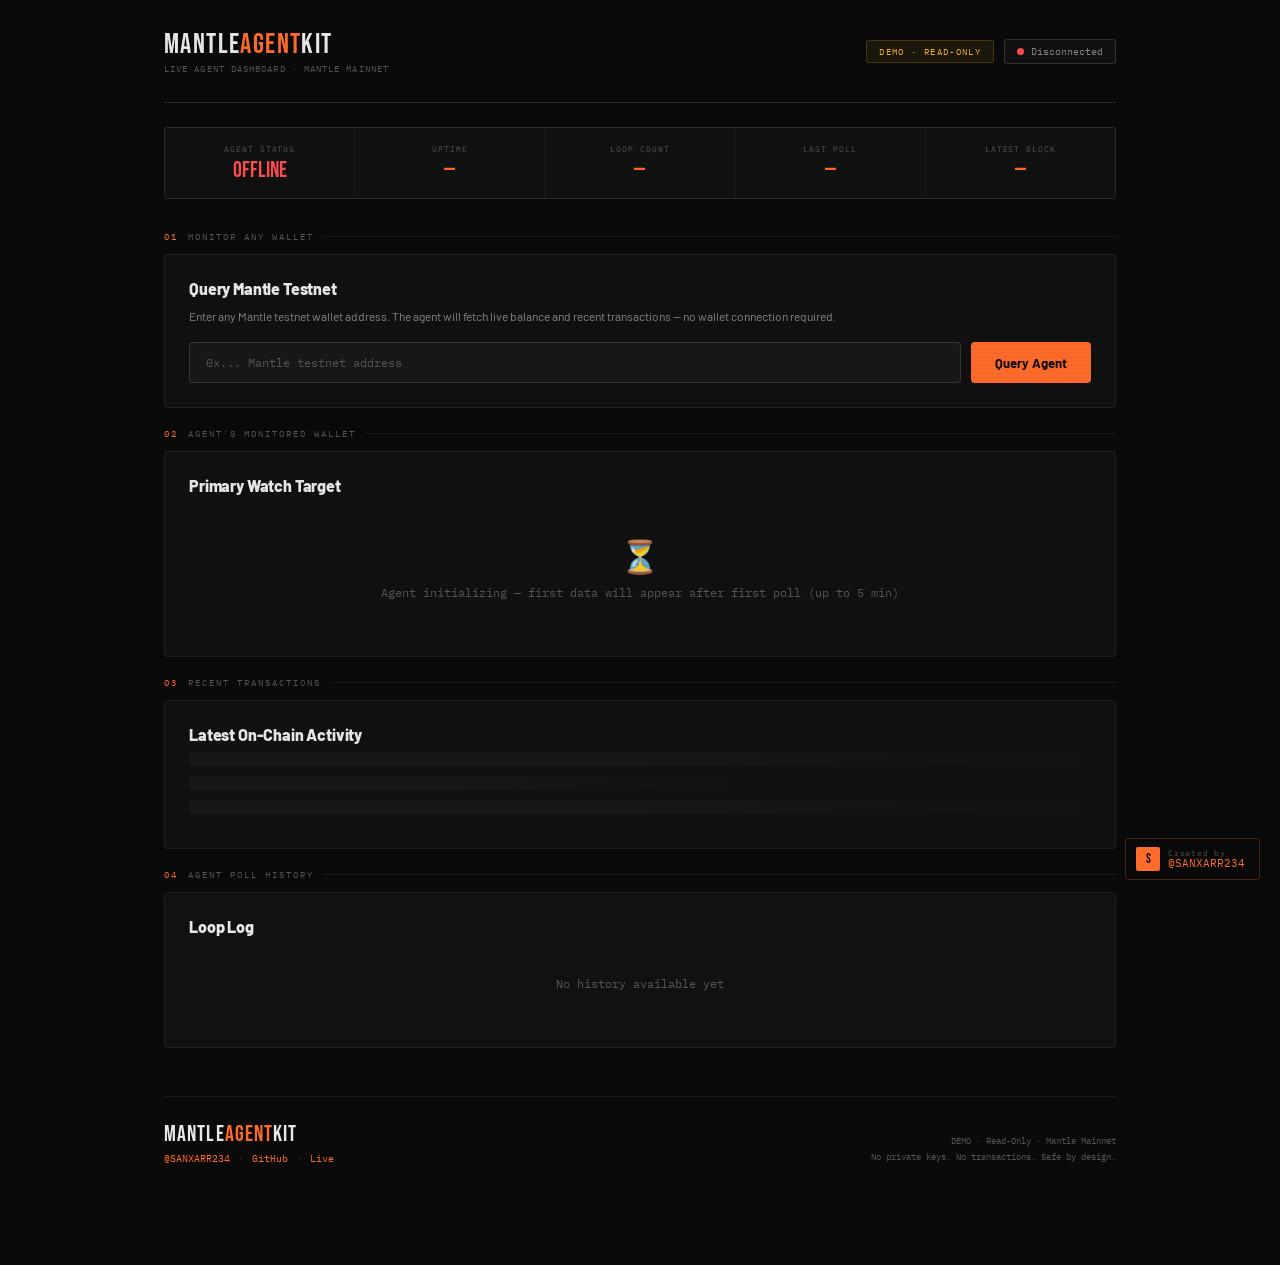
==== commit 45f27534: "Update index.html" ====
--- a/dashboard/index.html
+++ b/dashboard/index.html
@@ -25,7 +25,7 @@
   <header>
     <div class="header-left">
       <div class="logo">MANTLE<span>AGENT</span>KIT</div>
-      <div class="logo-sub">Live Agent Dashboard · Mantle Testnet</div>
+      <div class="logo-sub">Live Agent Dashboard · Mantle Mainnet</div>
     </div>
     <div class="header-right">
       <div class="demo-badge">DEMO · READ-ONLY</div>
@@ -133,7 +133,7 @@
       </div>
     </div>
     <div class="footer-right">
-      <div class="footer-disc">DEMO · Read-Only · Mantle Testnet<br>No private keys. No transactions. Safe by design.</div>
+      <div class="footer-disc">DEMO · Read-Only · Mantle Mainnet<br>No private keys. No transactions. Safe by design.</div>
     </div>
   </footer>
 
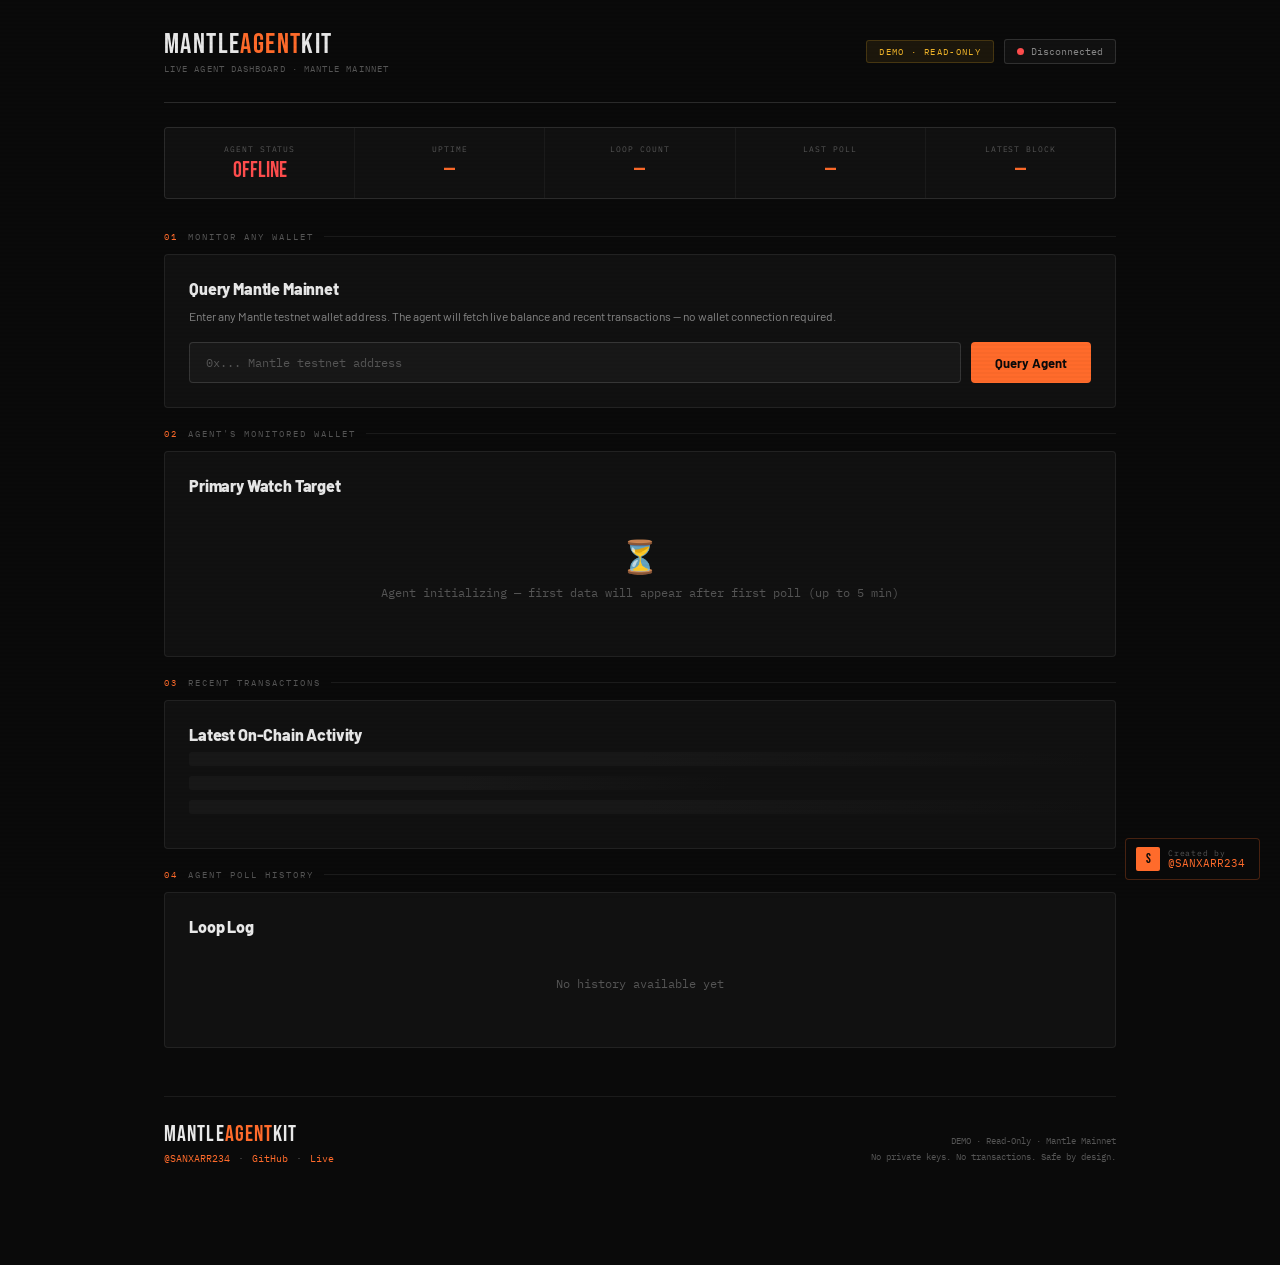
==== commit 211921d6: "Update index.html" ====
--- a/dashboard/index.html
+++ b/dashboard/index.html
@@ -64,7 +64,7 @@
   <div class="section">
     <div class="sec-label"><span class="sn">01</span> Monitor Any Wallet</div>
     <div class="card">
-      <div class="card-title">Query Mantle Testnet</div>
+      <div class="card-title">Query Mantle Mainnet</div>
       <p class="card-desc">Enter any Mantle testnet wallet address. The agent will fetch live balance and recent transactions — no wallet connection required.</p>
       <div class="input-row">
         <input
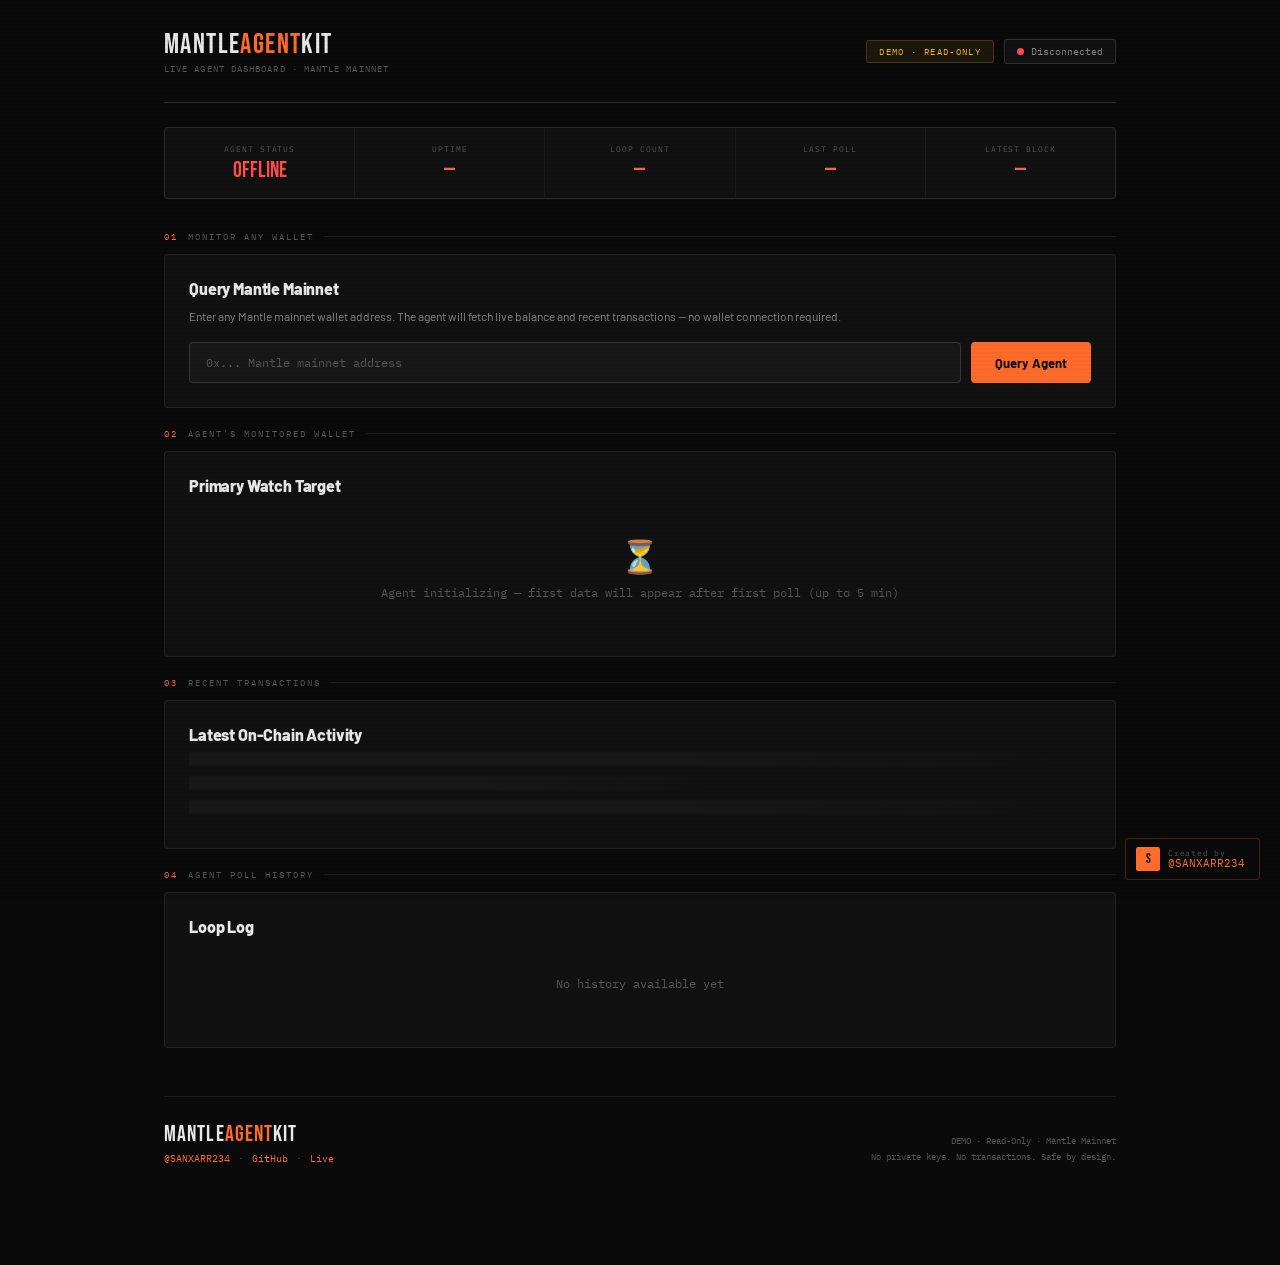
==== commit cb8007f3: "Update index.html" ====
--- a/dashboard/index.html
+++ b/dashboard/index.html
@@ -10,135 +10,124 @@
 </head>
 <body>
 
-<!-- FIXED WM -->
 <a class="wm" href="https://x.com/SANXARR234" target="_blank" rel="noopener">
-  <div class="wm-av">S</div>
-  <div class="wm-txt">
-    <span class="wm-by">Created by</span>
-    <span class="wm-handle">@SANXARR234</span>
-  </div>
+ <div class="wm-av">S</div>
+ <div class="wm-txt">
+ <span class="wm-by">Created by</span>
+ <span class="wm-handle">@SANXARR234</span>
+ </div>
 </a>
-
 <div class="wrap">
-
-  <!-- HEADER -->
-  <header>
-    <div class="header-left">
-      <div class="logo">MANTLE<span>AGENT</span>KIT</div>
-      <div class="logo-sub">Live Agent Dashboard · Mantle Mainnet</div>
-    </div>
-    <div class="header-right">
-      <div class="demo-badge">DEMO · READ-ONLY</div>
-      <div class="network-badge">
-        <span class="net-dot" id="netDot"></span>
-        <span id="netLabel">Connecting...</span>
-      </div>
-    </div>
-  </header>
-
-  <!-- AGENT STATUS ROW -->
-  <div class="status-row">
-    <div class="stat-box">
-      <div class="stat-label">Agent Status</div>
-      <div class="stat-val" id="agentStatus">—</div>
-    </div>
-    <div class="stat-box">
-      <div class="stat-label">Uptime</div>
-      <div class="stat-val" id="agentUptime">—</div>
-    </div>
-    <div class="stat-box">
-      <div class="stat-label">Loop Count</div>
-      <div class="stat-val" id="loopCount">—</div>
-    </div>
-    <div class="stat-box">
-      <div class="stat-label">Last Poll</div>
-      <div class="stat-val" id="lastPoll">—</div>
-    </div>
-    <div class="stat-box">
-      <div class="stat-label">Latest Block</div>
-      <div class="stat-val" id="latestBlock">—</div>
-    </div>
-  </div>
-
-  <!-- WALLET LOOKUP -->
-  <div class="section">
-    <div class="sec-label"><span class="sn">01</span> Monitor Any Wallet</div>
-    <div class="card">
-      <div class="card-title">Query Mantle Mainnet</div>
-      <p class="card-desc">Enter any Mantle testnet wallet address. The agent will fetch live balance and recent transactions — no wallet connection required.</p>
-      <div class="input-row">
-        <input
-          type="text"
-          id="walletInput"
-          class="wallet-input"
-          placeholder="0x... Mantle testnet address"
-          spellcheck="false"
-        />
-        <button class="query-btn" id="queryBtn" onclick="queryWallet()">
-          <span id="queryBtnText">Query Agent</span>
-        </button>
-      </div>
-      <div id="walletResult" class="wallet-result hidden"></div>
-    </div>
-  </div>
-
-  <!-- AGENT MONITORED WALLET -->
-  <div class="section">
-    <div class="sec-label"><span class="sn">02</span> Agent's Monitored Wallet</div>
-    <div class="card" id="monitorCard">
-      <div class="card-title">Primary Watch Target</div>
-      <div id="monitorData">
-        <div class="loading-line"></div>
-        <div class="loading-line short"></div>
-        <div class="loading-line"></div>
-      </div>
-    </div>
-  </div>
-
-  <!-- RECENT TX -->
-  <div class="section">
-    <div class="sec-label"><span class="sn">03</span> Recent Transactions</div>
-    <div class="card">
-      <div class="card-title">Latest On-Chain Activity</div>
-      <div id="txList">
-        <div class="loading-line"></div>
-        <div class="loading-line short"></div>
-        <div class="loading-line"></div>
-      </div>
-    </div>
-  </div>
-
-  <!-- POLL HISTORY -->
-  <div class="section">
-    <div class="sec-label"><span class="sn">04</span> Agent Poll History</div>
-    <div class="card">
-      <div class="card-title">Loop Log</div>
-      <div id="historyList">
-        <div class="loading-line"></div>
-        <div class="loading-line short"></div>
-      </div>
-    </div>
-  </div>
-
-  <!-- FOOTER -->
-  <footer>
-    <div class="footer-left">
-      <div class="footer-logo">MANTLE<span>AGENT</span>KIT</div>
-      <div class="footer-links">
-        <a href="https://x.com/SANXARR234" target="_blank">@SANXARR234</a>
-        <span>·</span>
-        <a href="https://github.com/sanxarrr234/MantleAgentKit" target="_blank">GitHub</a>
-        <span>·</span>
-        <a href="https://mantle-agent-kit.vercel.app" target="_blank">Live</a>
-      </div>
-    </div>
-    <div class="footer-right">
-      <div class="footer-disc">DEMO · Read-Only · Mantle Mainnet<br>No private keys. No transactions. Safe by design.</div>
-    </div>
-  </footer>
-
+ <!-- HEADER -->
+ <header>
+ <div class="header-left">
+ <div class="logo">MANTLE<span>AGENT</span>KIT</div>
+ <div class="logo-sub">Live Agent Dashboard · Mantle Mainnet</div>
+ </div>
+ <div class="header-right">
+ <div class="demo-badge">DEMO · READ-ONLY</div>
+ <div class="network-badge">
+ <span class="net-dot" id="netDot"></span>
+ <span id="netLabel">Connecting...</span>
+ </div>
+ </div>
+ </header>
+ <!-- AGENT STATUS ROW -->
+ <div class="status-row">
+ <div class="stat-box">
+ <div class="stat-label">Agent Status</div>
+ <div class="stat-val" id="agentStatus">—</div>
+ </div>
+ <div class="stat-box">
+ <div class="stat-label">Uptime</div>
+ <div class="stat-val" id="agentUptime">—</div>
+ </div>
+ <div class="stat-box">
+ <div class="stat-label">Loop Count</div>
+ <div class="stat-val" id="loopCount">—</div>
+ </div>
+ <div class="stat-box">
+ <div class="stat-label">Last Poll</div>
+ <div class="stat-val" id="lastPoll">—</div>
+ </div>
+ <div class="stat-box">
+ <div class="stat-label">Latest Block</div>
+ <div class="stat-val" id="latestBlock">—</div>
+ </div>
+ </div>
+ <!-- WALLET LOOKUP -->
+ <div class="section">
+ <div class="sec-label"><span class="sn">01</span> Monitor Any Wallet</div>
+ <div class="card">
+ <div class="card-title">Query Mantle Mainnet</div>
+ <p class="card-desc">Enter any Mantle mainnet wallet address. The agent will fetch live balance and recent transactions — no wallet connection required.</p>
+ <div class="input-row">
+ <input
+ type="text"
+ id="walletInput"
+ class="wallet-input"
+ placeholder="0x... Mantle mainnet address"
+ spellcheck="false"
+ />
+ <button class="query-btn" id="queryBtn" onclick="queryWallet()">
+ <span id="queryBtnText">Query Agent</span>
+ </button>
+ </div>
+ <div id="walletResult" class="wallet-result hidden"></div>
+ </div>
+ </div>
+ 
+ <div class="section">
+ <div class="sec-label"><span class="sn">02</span> Agent's Monitored Wallet</div>
+ <div class="card" id="monitorCard">
+ <div class="card-title">Primary Watch Target</div>
+ <div id="monitorData">
+ <div class="loading-line"></div>
+ <div class="loading-line short"></div>
+ <div class="loading-line"></div>
+ </div>
+ </div>
+ </div>
+ 
+ <div class="section">
+ <div class="sec-label"><span class="sn">03</span> Recent Transactions</div>
+ <div class="card">
+ <div class="card-title">Latest On-Chain Activity</div>
+ <div id="txList">
+ <div class="loading-line"></div>
+ <div class="loading-line short"></div>
+ <div class="loading-line"></div>
+ </div>
+ </div>
+ </div>
+ 
+ <div class="section">
+ <div class="sec-label"><span class="sn">04</span> Agent Poll History</div>
+ <div class="card">
+ <div class="card-title">Loop Log</div>
+ <div id="historyList">
+ <div class="loading-line"></div>
+ <div class="loading-line short"></div>
+ </div>
+ </div>
+ </div>
+ 
+ <footer>
+ <div class="footer-left">
+ <div class="footer-logo">MANTLE<span>AGENT</span>KIT</div>
+ <div class="footer-links">
+ <a href="https://x.com/SANXARR234" target="_blank">@SANXARR234</a>
+ <span>·</span>
+ <a href="https://github.com/sanxarrr234/MantleAgentKit" target="_blank">GitHub</a>
+ <span>·</span>
+ <a href="https://mantle-agent-kit.vercel.app" target="_blank">Live</a>
+ </div>
+ </div>
+ <div class="footer-right">
+ <div class="footer-disc">DEMO · Read-Only · Mantle Mainnet<br>No private keys. No transactions. Safe by design.</div>
+ </div>
+ </footer>
 </div>
-
 <script src="app.js"></script>
 </body>
 </html>
